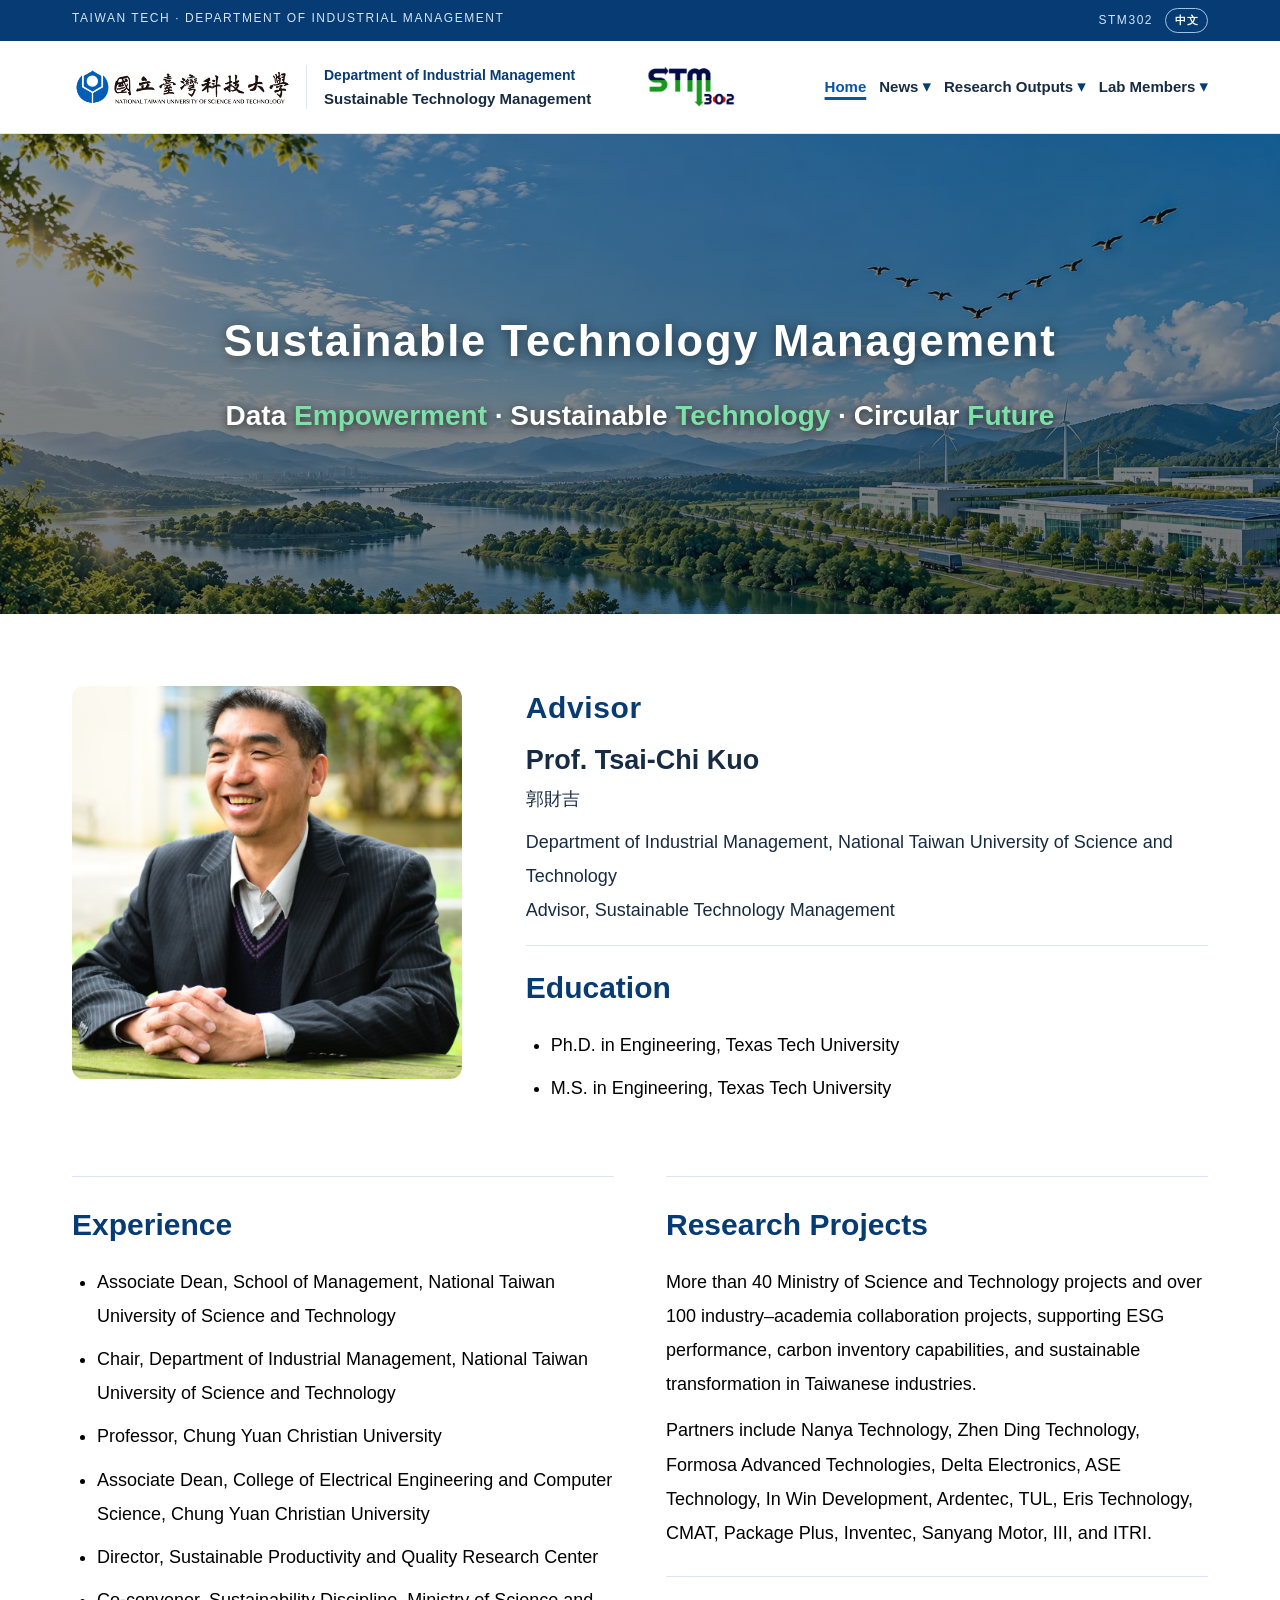
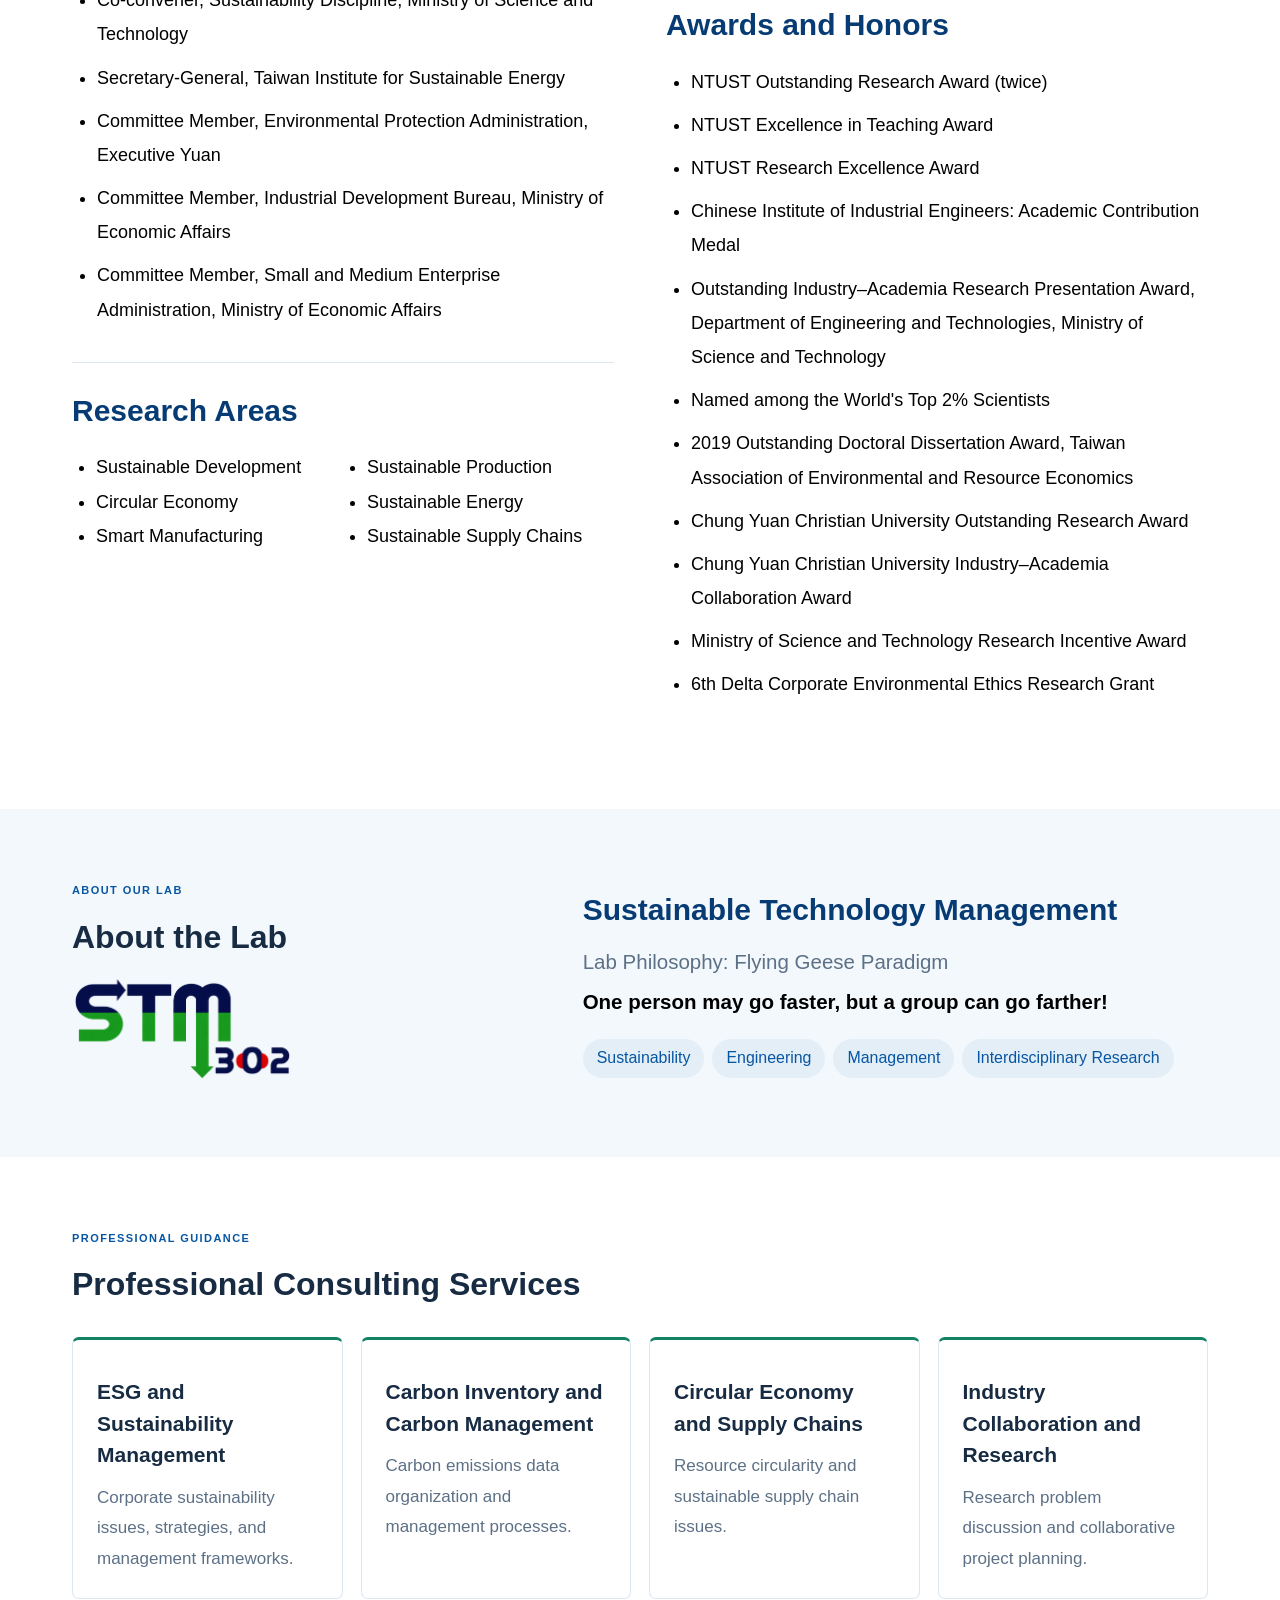
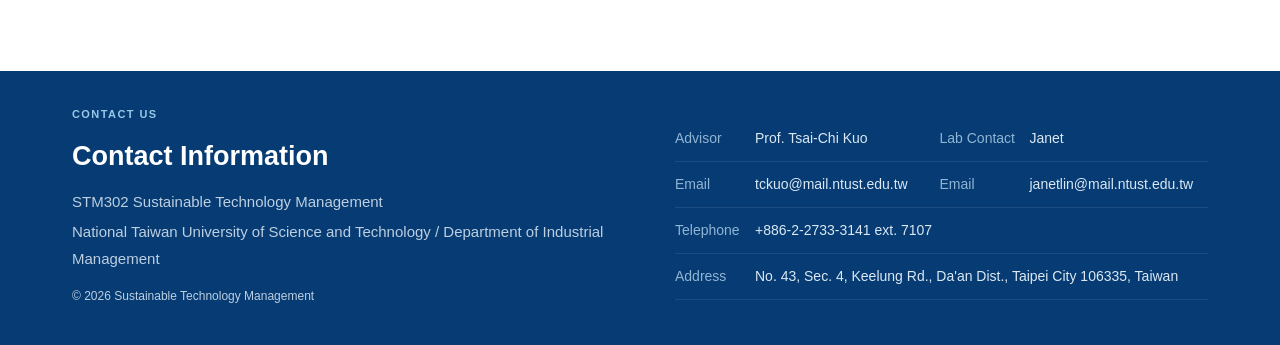
==== en/index.html @ 31085cb4 "Add English site and localized content Create English versions of the main pages, add localized cont" ====
<!DOCTYPE html>
<html lang="en">
<head>
  <meta charset="utf-8">
  <meta name="viewport" content="width=device-width, initial-scale=1">
  <title>Sustainable Technology Management | STM302</title>
  <meta name="description"
        content="STM302 Sustainable Technology Management, Department of Industrial Management, National Taiwan University of Science and Technology. Research areas include sustainable development, circular economy, smart manufacturing, sustainable production, sustainable energy, and sustainable supply chains.">

  <link href="../style.css" rel="stylesheet">
  <script defer src="../script.js"></script>
<link rel="canonical" href="https://stm302.github.io/ntust-stm302/en/"><link rel="alternate" hreflang="zh-Hant" href="https://stm302.github.io/ntust-stm302/"><link rel="alternate" hreflang="en" href="https://stm302.github.io/ntust-stm302/en/"><link rel="alternate" hreflang="x-default" href="https://stm302.github.io/ntust-stm302/"></head>
<body>
  <script>document.documentElement.classList.add('has-js');</script>
  <a class="skip-link" href="#main">Skip to main content</a>

  <div class="topbar">
    <div class="wrap">
      <span>TAIWAN TECH · DEPARTMENT OF INDUSTRIAL MANAGEMENT</span>
      <div class="topbar-actions"><span>STM302</span><a class="language-switch" href="../index.html" lang="zh-Hant" hreflang="zh-Hant" aria-label="切換至中文版">中文</a></div>
    </div>
  </div>

  <header class="site-header">
    <div class="wrap nav">
      <a aria-label="National Taiwan University of Science and Technology home" class="school-logo-link" href="https://www.ntust.edu.tw">
        <img alt="National Taiwan University of Science and Technology" height="80" src="../assets/ntust-logo.png" width="415">
      </a>
      <div class="department">
        <a class="department-link" href="https://www.im.ntust.edu.tw">Department of Industrial Management</a>
        <a class="lab-home-link" href="index.html">Sustainable Technology Management</a>
      </div>
      <a aria-label="Sustainable Technology Management home" class="header-lab-mark" href="index.html">
        <img alt="STM302 Sustainable Technology Management" src="../assets/lab-icon.png" width="1774" height="887">
      </a>

      <button aria-controls="navLinks" aria-expanded="false"
              aria-label="Open navigation menu" class="menu-toggle">Menu ☰</button>

      <nav aria-label="Main navigation" class="nav-links" id="navLinks">
        <a aria-current="page" href="index.html">Home</a>

        <div class="nav-members nav-news">
          <a href="news.html">News</a>
          <button type="button" class="member-nav-toggle"
                  aria-label="Expand News menu" aria-expanded="false"
                  aria-controls="news-submenu">▾</button>
          <div class="member-submenu" id="news-submenu">
            <a href="news.html">Insights</a>
            <a href="news-media.html">Media Coverage</a>
          </div>
        </div>

        <div class="nav-members nav-publications">
          <a href="publications.html">Research Outputs</a>
          <button type="button" class="member-nav-toggle"
                  aria-label="Expand Research Outputs menu" aria-expanded="false"
                  aria-controls="publication-submenu">▾</button>
          <div class="member-submenu" id="publication-submenu">
            <a href="publications.html#industry-results">Industry Collaboration</a>
            <a href="publications.html#academic-research">Academic Research</a>
          </div>
        </div>

        <div class="nav-members">
          <a href="members.html">Lab Members</a>
          <button type="button" class="member-nav-toggle"
                  aria-label="Expand Members menu" aria-expanded="false"
                  aria-controls="member-submenu">▾</button>
          <div class="member-submenu" id="member-submenu">
            <a href="members.html#current-members">Current Members</a>
            <a href="members.html#alumni-members">Alumni</a>
          </div>
        </div>
      </nav>
    </div>
  </header>

  <main id="main">
    <section aria-labelledby="lab-title" class="hero">
      <!-- 換底圖：修改此 img 的 src，或以新圖片取代 assets/bg.avif。 -->
      <img
        alt=""
        aria-hidden="true"
        class="hero-background"
        src="../assets/bg.avif"
        fetchpriority="high"
      >

      <div class="wrap hero-centered">
        <h1 id="lab-title">Sustainable Technology Management</h1>
        <p class="hero-subtitle"><span class="hero-white">Data</span> <span class="hero-accent">Empowerment</span> · <span class="hero-white">Sustainable</span> <span class="hero-accent">Technology</span> · <span class="hero-white">Circular</span> <span class="hero-accent">Future</span></p>
      </div>
    </section>

    <section class="section" id="professor">
      <div class="wrap profile-grid">
        <div class="portrait professor-portrait">
          <img src="../assets/professor.png" alt="Prof. Tsai-Chi Kuo" class="professor-photo">
        </div>

        <div class="profile-copy">
          <h2 class="advisor-heading">Advisor</h2>
          <div class="advisor-identity">
            <h3>Prof. Tsai-Chi Kuo</h3>
            <p>郭財吉</p>
          </div>
          <p class="lead">Department of Industrial Management, National Taiwan University of Science and Technology<br>Advisor, Sustainable Technology Management</p>

          <section aria-labelledby="education-title" class="profile-block">
            <h3 id="education-title">Education</h3>
            <ul>
              <li>Ph.D. in Engineering, Texas Tech University</li>
              <li>M.S. in Engineering, Texas Tech University</li>
            </ul>
          </section>
        </div>
      </div>

      <div class="wrap profile-columns">
        <div class="profile-column">
          <section aria-labelledby="experience-title" class="profile-block">
            <h3 id="experience-title">Experience</h3>
            <ul>
              <li>Associate Dean, School of Management, National Taiwan University of Science and Technology</li>
              <li>Chair, Department of Industrial Management, National Taiwan University of Science and Technology</li>
              <li>Professor, Chung Yuan Christian University</li>
              <li>Associate Dean, College of Electrical Engineering and Computer Science, Chung Yuan Christian University</li>
              <li>Director, Sustainable Productivity and Quality Research Center</li>
              <li>Co-convener, Sustainability Discipline, Ministry of Science and Technology</li>
              <li>Secretary-General, Taiwan Institute for Sustainable Energy</li>
              <li>Committee Member, Environmental Protection Administration, Executive Yuan</li>
              <li>Committee Member, Industrial Development Bureau, Ministry of Economic Affairs</li>
              <li>Committee Member, Small and Medium Enterprise Administration, Ministry of Economic Affairs</li>
            </ul>
          </section>

          <section aria-labelledby="fields-title" class="profile-block">
            <h3 id="fields-title">Research Areas</h3>
            <ul class="research-fields">
              <li>Sustainable Development</li>
              <li>Circular Economy</li>
              <li>Smart Manufacturing</li>
              <li>Sustainable Production</li>
              <li>Sustainable Energy</li>
              <li>Sustainable Supply Chains</li>
            </ul>
          </section>
        </div>

        <div class="profile-column">
          <section aria-labelledby="projects-title" class="profile-block">
            <h3 id="projects-title">Research Projects</h3>
            <p>More than 40 Ministry of Science and Technology projects and over 100 industry–academia collaboration projects, supporting ESG performance, carbon inventory capabilities, and sustainable transformation in Taiwanese industries.</p>
            <p>Partners include Nanya Technology, Zhen Ding Technology, Formosa Advanced Technologies, Delta Electronics, ASE Technology, In Win Development, Ardentec, TUL, Eris Technology, CMAT, Package Plus, Inventec, Sanyang Motor, III, and ITRI.</p>
          </section>

          <section aria-labelledby="honors-title" class="profile-block">
            <h3 id="honors-title">Awards and Honors</h3>
            <ul>
              <li>NTUST Outstanding Research Award (twice)</li>
              <li>NTUST Excellence in Teaching Award</li>
              <li>NTUST Research Excellence Award</li>
              <li>Chinese Institute of Industrial Engineers: Academic Contribution Medal</li>
              <li>Outstanding Industry–Academia Research Presentation Award, Department of Engineering and Technologies, Ministry of Science and Technology</li>
              <li>Named among the World's Top 2% Scientists</li>
              <li>2019 Outstanding Doctoral Dissertation Award, Taiwan Association of Environmental and Resource Economics</li>
              <li>Chung Yuan Christian University Outstanding Research Award</li>
              <li>Chung Yuan Christian University Industry–Academia Collaboration Award</li>
              <li>Ministry of Science and Technology Research Incentive Award</li>
              <li>6th Delta Corporate Environmental Ethics Research Grant</li>
            </ul>
          </section>
        </div>
      </div>
    </section>

    <section class="section section-soft" id="about">
      <div class="wrap about-grid">
        <div>
          <span class="eyebrow">ABOUT OUR LAB</span>
          <h2>About the Lab</h2>
          <span aria-hidden="true" class="big-lab">
            <img
              src="../assets/lab-icon.png"
              alt="STM302 Sustainable Technology Management"
              class="lab-icon-about"
              width="1774"
              height="887"
              loading="lazy"
              decoding="async"
            >
          </span>
        </div>

        <div class="about-copy">
          <p class="lead about-lab-name">Sustainable Technology Management</p>
          <div class="lab-spirit-group">
            <p class="lab-spirit">Lab Philosophy: Flying Geese Paradigm</p>
            <p class="lab-spirit lab-spirit-emphasis">One person may go faster, but a group can go farther!</p>
          </div>
          <div class="tags">
            <span>Sustainability</span>
            <span>Engineering</span>
            <span>Management</span>
            <span>Interdisciplinary Research</span>
          </div>
        </div>
      </div>
    </section>

    <section class="section" id="services">
      <div class="wrap">
        <div class="section-heading">
          <div>
            <span class="eyebrow">PROFESSIONAL GUIDANCE</span>
            <h2>Professional Consulting Services</h2>
          </div>
        </div>

        <div class="service-grid">
          <article>
            <h3>ESG and Sustainability Management</h3>
            <p>Corporate sustainability issues, strategies, and management frameworks.</p>
          </article>
          <article>
            <h3>Carbon Inventory and Carbon Management</h3>
            <p>Carbon emissions data organization and management processes.</p>
          </article>
          <article>
            <h3>Circular Economy and Supply Chains</h3>
            <p>Resource circularity and sustainable supply chain issues.</p>
          </article>
          <article>
            <h3>Industry Collaboration and Research</h3>
            <p>Research problem discussion and collaborative project planning.</p>
          </article>
        </div>
      </div>
    </section>
  </main>

  <footer id="contact">
    <div class="wrap contact-grid restored-contact">
      <div class="footer-brand">
        <div class="eyebrow">CONTACT US</div>
        <h2>Contact Information</h2>
        <p class="footer-lab-name">STM302 Sustainable Technology Management</p>
        <p class="footer-school">National Taiwan University of Science and Technology / Department of Industrial Management</p>
        <p class="footer-copyright">© <span id="year">2026</span> Sustainable Technology Management</p>
      </div>

      <dl class="contact-info">
        <div class="contact-identity">
          <dt>Advisor</dt>
          <dd>
            <a href="https://www.im.ntust.edu.tw/p/412-1014-8023.php?Lang=zh-tw"
               target="_blank" rel="noopener noreferrer">Prof. Tsai-Chi Kuo</a>
          </dd>
          <dt>Lab Contact</dt>
          <dd>Janet</dd>
        </div>

        <div class="contact-mail">
          <dt>Email</dt>
          <dd><a href="mailto:tckuo@mail.ntust.edu.tw">tckuo@mail.ntust.edu.tw</a></dd>
          <dt>Email</dt>
          <dd><a href="mailto:janetlin@mail.ntust.edu.tw">janetlin@mail.ntust.edu.tw</a></dd>
        </div>

        <div>
          <dt>Telephone</dt>
          <dd>+886-2-2733-3141 ext. 7107</dd>
        </div>

        <div>
          <dt>Address</dt>
          <dd>No. 43, Sec. 4, Keelung Rd., Da'an Dist., Taipei City 106335, Taiwan</dd>
        </div>
      </dl>
    </div>
  </footer>
</body>
</html>
---- style.css ----
/* STM302：保守整理版。保留原選擇器、條件規則順序與所有不同值的覆寫設定。 */

:root {
  --blue: #0756a3;
  --deep: #063b73;
  --green: #138164;
  --ink: #172b42;
  --muted: #5c7086;
  --line: #dce7f1;
  --soft: #f3f8fc;
}

* {
  box-sizing: border-box;
}

html {
  scroll-behavior: smooth;
  scroll-padding-top: 16px;
}

body {
  margin: 0;
  background: white;
  color: var(--ink);
  font-family: "Microsoft JhengHei","Noto Sans TC",system-ui,sans-serif;
  line-height: 1.8;
}

a {
  color: inherit;
  text-decoration: none;
}

button {
  font: inherit;
  cursor: pointer;
}

h1,h2,h3,p {
  margin-top: 0;
}

h2 {
  font-size: 32px;
  line-height: 1.45;
  margin-bottom: 22px;
  font-weight: 700;
}

p {
  color: var(--muted);
  font-size: 15px;
}

a:focus-visible,button:focus-visible,summary:focus-visible {
  outline: 3px solid #e7aa38;
  outline-offset: 5px;
}

.wrap {
  max-width: 1200px;
  margin: auto;
  padding: 0 32px;
}

.skip-link {
  position: fixed;
  top: -100px;
  left: 15px;
  background: white;
  padding: 10px;
  z-index: 50;
}

.skip-link:focus {
  top: 8px;
}

.topbar {
  background: var(--deep);
  color: #d2e5f4;
  font-size: 10px;
  letter-spacing: .13em;
  padding: 8px 0;
}

.topbar .wrap {
  display: flex;
  justify-content: space-between;
}

.site-header {
  position: relative;
  top: auto;
  background: rgba(255,255,255,.97);
  border-bottom: 1px solid var(--line);
  z-index: 10;
}

.nav {
  display: flex;
  justify-content: space-between;
  align-items: center;
  gap: 24px;
  min-height: 92px;
}

.school-brand {
  display: flex;
  align-items: center;
  gap: 17px;
  flex-shrink: 0;
}

.school-brand img {
  width: 255px;
  height: auto;
  display: block;
}

.department {
  border-left: 1px solid var(--line);
  padding-left: 17px;
  color: var(--deep);
  font-size: 14px;
  font-weight: 700;
  line-height: 1.5;
}

.department small {
  display: block;
  font-size: 10px;
  font-weight: 400;
  color: var(--muted);
  margin-top: 3px;
}

.nav-links {
  display: flex;
  gap: 23px;
  align-items: center;
  font-size: 13px;
  font-weight: 600;
}

.nav-links a {
  padding: 31px 0;
  border-bottom: 3px solid transparent;
}

.nav-links a:hover,.nav-links a[aria-current="page"] {
  border-color: var(--blue);
  color: var(--blue);
}

.menu-toggle {
  display: none;
  border: 1px solid var(--line);
  background: white;
  padding: 8px 13px;
  color: var(--blue);
  border-radius: 4px;
}

.hero {
  background: linear-gradient(115deg,#f5faff,#eaf4fd 65%,#edf8f2);
  padding: 64px 0 60px;
}

.hero-grid {
  display: grid;
  grid-template-columns: 1.3fr 1fr;
  gap: 55px;
  align-items: center;
}

.eyebrow {
  color: var(--blue);
  letter-spacing: .13em;
  font-size: 11px;
  font-weight: 700;
  display: block;
}

.lab-name {
  font-size: 16px;
  font-weight: 600;
  letter-spacing: .06em;
  margin: 18px 0 10px;
  color: var(--deep);
}

.hero h1 {
  font-size: clamp(32px,3.6vw,46px);
  line-height: 1.45;
  letter-spacing: -.025em;
  margin-bottom: 20px;
}

.hero h1 span {
  color: var(--green);
}

.hero-description {
  font-size: 16px;
  line-height: 1.9;
  margin-bottom: 26px;
}

.actions {
  display: flex;
  gap: 12px;
  flex-wrap: wrap;
}

.btn {
  display: inline-block;
  background: var(--blue);
  color: white;
  padding: 11px 21px;
  font-size: 13px;
  font-weight: 600;
  border-radius: 5px;
  border: 1px solid var(--blue);
}

.btn:hover {
  background: var(--deep);
}

.btn-outline {
  color: var(--blue);
  background: white;
  border-color: #b9d0e6;
}

.btn-outline:hover {
  background: #e1edf7;
}

.hero-panel {
  position: relative;
  background: linear-gradient(150deg,#0756a3,#063b73);
  border-radius: 16px;
  min-height: 365px;
  overflow: hidden;
  color: white;
  padding: 26px;
  box-shadow: 0 18px 40px #0b548320;
}

.panel-kicker {
  font-size: 10px;
  letter-spacing: .2em;
  color: #b4d2e9;
}

.diagram {
  position: relative;
  height: 265px;
  display: grid;
  place-items: center;
}

.orbit {
  width: 215px;
  height: 215px;
  border: 1px solid #77b5d773;
  border-radius: 50%;
  display: grid;
  place-items: center;
  position: relative;
}

.orbit:before {
  content: "";
  position: absolute;
  inset: 26px;
  border: 1px solid #b7e2d773;
  border-radius: 50%;
}

.orbit span {
  background: #ffffff10;
  border: 1px solid #ffffff25;
  border-radius: 50%;
  width: 110px;
  height: 110px;
  display: grid;
  place-items: center;
  font-size: 33px;
  font-weight: 600;
  letter-spacing: .1em;
  color: #e1f5ea;
}

.orbit-label {
  position: absolute;
  background: #0b548e;
  color: #d3e7f6;
  border: 1px solid #78afcc;
  font-size: 11px;
  border-radius: 30px;
  padding: 5px 14px;
}

.label-one {
  top: 21px;
  left: 46%;
}

.label-two {
  bottom: 42px;
  left: 10%;
}

.label-three {
  bottom: 42px;
  right: 10%;
}

.panel-bottom {
  display: flex;
  align-items: center;
  justify-content: space-between;
  gap: 12px;
  border-top: 1px solid #ffffff25;
  padding-top: 15px;
}

.panel-bottom strong {
  letter-spacing: .13em;
  font-size: 18px;
}

.panel-bottom span {
  font-size: 11px;
  color: #c1dcec;
}

.section {
  padding: 72px 0;
}

.section-soft {
  background: var(--soft);
}

.profile-grid {
  display: grid;
  grid-template-columns: .8fr 1.4fr;
  gap: 64px;
  align-items: center;
}

.portrait {
  background: linear-gradient(140deg,#0c5297,#16806e);
  color: white;
  padding: 26px;
  border-radius: 12px;
  min-height: 355px;
  display: flex;
  flex-direction: column;
  justify-content: space-between;
}

.portrait>span {
  font-size: 10px;
  letter-spacing: .18em;
  color: #d6e7f2;
}

.portrait-initial {
  font-size: 77px;
  font-family: serif;
  align-self: center;
  color: #ffffff68;
}

.portrait h2 {
  font-size: 27px;
  margin-bottom: 0;
}

.portrait p {
  color: #dae8ee;
  margin-bottom: 3px;
  font-size: 13px;
}

.portrait small {
  font-size: 10px;
  color: #c6dce2;
}

.profile-copy h2 {
  margin: 15px 0 18px;
}

.lead {
  font-size: 18px;
  line-height: 1.9;
  color: var(--ink);
}

.scholar-links {
  display: flex;
  flex-wrap: wrap;
  gap: 9px;
  margin: 22px 0;
}

.scholar-links a {
  padding: 7px 11px;
  color: var(--blue);
  border: 1px solid #c6d9e9;
  border-radius: 4px;
  font-size: 11px;
  background: white;
}

.scholar-links a:hover {
  background: #eef6fd;
}

.profile-details {
  margin-top: 20px;
}

details {
  border-top: 1px solid var(--line);
  padding: 12px 0;
}

summary {
  font-size: 13px;
  cursor: pointer;
  color: var(--deep);
  font-weight: 600;
}

details p {
  font-size: 12px;
  margin: 12px 0 0;
}

.about-grid {
  display: grid;
  grid-template-columns: 1fr 1.4fr;
  gap: 64px;
}

.about-grid h2 {
  margin: 14px 0;
}

.big-lab {
  font-size: 54px;
  font-weight: 700;
  color: #d0e0ee;
  letter-spacing: .04em;
}

.note {
  font-size: 12px;
  color: var(--muted);
  border-left: 3px solid #9dbbb1;
  padding: 4px 0 4px 13px;
}

.tags {
  display: flex;
  flex-wrap: wrap;
  gap: 8px;
  margin-top: 23px;
}

.tags span {
  font-size: 12px;
  color: var(--blue);
  background: #e3eef7;
  border-radius: 30px;
  padding: 5px 14px;
}

.section-heading {
  display: flex;
  justify-content: space-between;
  align-items: end;
  gap: 32px;
  margin-bottom: 30px;
}

.section-heading h2 {
  margin: 12px 0 0;
}

.section-heading p {
  font-size: 12px;
  margin: 0;
}

.service-grid {
  display: grid;
  grid-template-columns: repeat(4,1fr);
  gap: 18px;
}

.service-grid article,.research-card {
  border: 1px solid var(--line);
  padding: 24px;
  border-radius: 7px;
  border-top: 3px solid var(--green);
  background: white;
}

.service-number {
  font-size: 27px;
  color: #9ebacb;
  font-weight: 600;
}

.service-grid h3 {
  font-size: 17px;
  margin: 12px 0;
}

.service-grid p {
  font-size: 13px;
  margin: 0;
}

footer {
  background: var(--deep);
  color: #dbe8f3;
  padding: 48px 0 0;
}

footer h2 {
  color: white;
  font-size: 27px;
  margin: 12px 0;
}

footer .eyebrow {
  color: #99c8e8;
}

footer p {
  font-size: 13px;
  color: #bdcfe1;
  margin: 3px 0;
}

.contact-grid {
  display: grid;
  grid-template-columns: 1fr 1fr;
  gap: 70px;
  align-items: center;
}

.contact-grid dl {
  margin: 0;
}

.contact-grid dl div {
  display: grid;
  grid-template-columns: 105px 1fr;
  gap: 10px;
  padding: 10px 0;
  border-bottom: 1px solid #ffffff18;
  font-size: 12px;
}

.contact-grid dt {
  color: #91b5d4;
}

.contact-grid dd {
  margin: 0;
  color: #dbe8f3;
}

.footer-bottom {
  margin-top: 35px;
  padding-top: 19px;
  padding-bottom: 19px;
  border-top: 1px solid #ffffff20;
  display: flex;
  justify-content: space-between;
  gap: 15px;
  font-size: 10px;
  color: #9cbbd6;
}

.page-hero {
  background: var(--soft);
  padding: 32px 0 44px;
  border-bottom: 1px solid var(--line);
}

.breadcrumb {
  display: flex;
  gap: 8px;
  font-size: 11px;
  color: var(--muted);
  margin-bottom: 25px;
}

.breadcrumb a {
  color: var(--blue);
}

.page-hero h1 {
  font-size: 38px;
  margin: 9px 0;
}

.page-hero p {
  margin-bottom: 0;
}

.news-list {
  margin-top: 32px;
}

.news-list article {
  display: grid;
  grid-template-columns: 150px 1fr;
  gap: 30px;
  border-top: 1px solid var(--line);
  padding: 27px 0;
}

.news-list time {
  color: var(--blue);
  font-size: 13px;
}

.category {
  display: inline-block;
  background: #eaf4fc;
  color: var(--blue);
  padding: 3px 9px;
  border-radius: 3px;
  font-size: 10px;
}

.news-list h2 {
  font-size: 21px;
  margin: 10px 0;
}

.news-list p {
  font-size: 14px;
  margin-bottom: 0;
}

.research-grid {
  display: grid;
  grid-template-columns: repeat(3,1fr);
  gap: 24px;
  margin-top: 30px;
}

.research-card h2 {
  font-size: 22px;
  margin: 15px 0;
}

.research-card p {
  font-size: 14px;
}

.results-grid {
  display: grid;
  grid-template-columns: 1fr 1fr;
  gap: 24px;
}

.feature-card {
  padding: 30px;
  border: 1px solid var(--line);
  border-radius: 8px;
  background: var(--soft);
}

.feature-card h2 {
  font-size: 25px;
  margin: 14px 0;
}

.advisor-member {
  display: flex;
  align-items: center;
  gap: 30px;
  border-bottom: 1px solid var(--line);
  padding-bottom: 36px;
}

.member-initial {
  width: 110px;
  height: 125px;
  border-radius: 8px;
  background: #e0edf6;
  display: grid;
  place-items: center;
  font-size: 44px;
  color: var(--blue);
  font-family: serif;
}

.advisor-member h2 {
  font-size: 26px;
  margin: 10px 0;
}

.advisor-member p {
  margin-bottom: 12px;
}

.text-link {
  font-size: 13px;
  color: var(--blue);
  text-decoration: underline;
  text-underline-offset: 4px;
}

.member-groups {
  margin-top: 35px;
}

@media (max-width:1100px) {
  .school-brand img {
    width: 220px;
  }

  .department {
    font-size: 12px;
    padding-left: 12px;
  }

  .school-brand {
    gap: 12px;
  }

  .nav-links {
    gap: 17px;
    font-size: 12px;
  }

  .hero-grid {
    gap: 35px;
  }

  .service-grid {
    grid-template-columns: 1fr 1fr;
  }

}

@media (max-width:950px) {
  .menu-toggle {
    display: block;
    flex-shrink: 0;
  }

  .nav-links {
    display: none;
    position: absolute;
    left: 0;
    right: 0;
    top: 92px;
    background: white;
    border-bottom: 1px solid var(--line);
    padding: 13px 32px;
    gap: 0;
  }

  .nav-links.open {
    display: grid;
    grid-template-columns: repeat(3,1fr);
  }

  .nav-links a {
    padding: 10px 0;
  }

  .hero h1 {
    font-size: 35px;
  }

  .profile-grid,.about-grid {
    gap: 35px;
  }

}

@media (max-width:680px) {
  .wrap {
    padding: 0 20px;
  }

  .topbar {
    font-size: 8px;
    letter-spacing: .035em;
  }

  .nav {
    min-height: 84px;
    gap: 10px;
  }

  .school-brand img {
    width: 195px;
  }

  .school-brand {
    align-items: flex-start;
    flex-direction: column;
    gap: 3px;
  }

  .department {
    border: none;
    padding: 0;
    font-size: 10px;
  }

  .department small {
    display: inline;
    font-size: 9px;
    margin-left: 10px;
  }

  .menu-toggle {
    padding: 7px 9px;
    font-size: 12px;
  }

  .nav-links {
    top: 84px;
    padding: 12px 20px;
    grid-template-columns: 1fr 1fr !important;
  }

  .hero {
    padding: 37px 0;
  }

  .hero-grid,.profile-grid,.about-grid,.results-grid,.contact-grid,.research-grid {
    grid-template-columns: 1fr;
    gap: 28px;
  }

  .hero h1 {
    font-size: 32px;
  }

  .hero-description {
    font-size: 14px;
  }

  .hero-panel {
    min-height: 330px;
    padding: 22px;
  }

  .diagram {
    height: 230px;
  }

  .orbit {
    width: 185px;
    height: 185px;
  }

  .hero-panel .label-one {
    top: 10px;
  }

  .label-two,.label-three {
    bottom: 28px;
  }

  .section {
    padding: 46px 0;
  }

  h2 {
    font-size: 27px;
  }

  .portrait {
    min-height: 285px;
    max-width: 400px;
  }

  .profile-copy h2 {
    font-size: 29px;
  }

  .lead {
    font-size: 16px;
  }

  .big-lab {
    font-size: 40px;
  }

  .section-heading {
    display: block;
  }

  .section-heading p {
    margin-top: 15px;
  }

  .service-grid {
    grid-template-columns: 1fr;
    gap: 14px;
  }

  .service-grid article {
    padding: 20px;
  }

  .service-grid h3 {
    margin: 6px 0;
  }

  .news-list article {
    grid-template-columns: 1fr;
    gap: 8px;
  }

  .page-hero {
    padding: 25px 0 32px;
  }

  .page-hero h1 {
    font-size: 30px;
  }

  .feature-card {
    padding: 24px;
  }

  .advisor-member {
    gap: 20px;
  }

  .advisor-member h2 {
    font-size: 23px;
  }

  .member-initial {
    width: 80px;
    height: 105px;
    flex-shrink: 0;
  }

  .footer-bottom {
    flex-direction: column;
    gap: 4px;
  }

  footer {
    padding-top: 35px;
  }

  .contact-grid {
    gap: 20px;
  }

  .contact-grid dl div {
    grid-template-columns: 90px 1fr;
  }

}

@media (prefers-reduced-motion:reduce) {
  html {
    scroll-behavior: auto;
  }

}

/* 2026-10-05：主次標題、圖片底圖、直接展開履歷。 */

.nav {
  gap: 16px;
}

.nav-links {
  gap: 12px;
  font-size: 18px;
}

.nav-links a {
  padding: 24px 2px;
}

.school-brand {
  gap: 12px;
}

.school-brand img {
  width: 230px;
}

.department {
  padding-left: 12px;
}

.department small {
  font-size: 15px;
  margin-top: 5px;
}

.hero {
  position: relative;
  isolation: isolate;
  min-height: 480px;
  display: flex;
  align-items: center;
  justify-content: center;
  padding: 100px 0;
  background: #1b2733;
  overflow: hidden;
}

.hero-background {
  position: absolute;
  inset: 0;
  width: 100%;
  height: 100%;
  object-fit: cover;
  object-position: center 52%;
  z-index: -2;
}

.hero::after {
  content: "";
  position: absolute;
  inset: 0;
  background: linear-gradient(180deg,rgba(4,16,29,.43),rgba(4,16,29,.57));
  z-index: -1;
}

.hero-centered {
  width: 100%;
  text-align: center;
}

.hero h1 {
  color: #fff;
  font-size: clamp(34px,4.6vw,58px);
  line-height: 1.5;
  margin: 0 0 18px;
  letter-spacing: .04em;
  text-shadow: 0 2px 12px #0008;
}

.hero-subtitle {
  color: #fff;
  font-size: clamp(17px,2vw,24px);
  line-height: 1.7;
  margin: 0;
  font-weight: 500;
  text-shadow: 0 2px 8px #000a;
}

.profile-grid {
  align-items: start;
}

.profile-copy .advisor-heading {
  font-size: 30px;
  color: var(--blue);
  margin: 0 0 12px;
  letter-spacing: .02em;
}

.advisor-subtitle {
  font-size: 21px;
  color: var(--ink);
  margin: 0 0 20px;
  font-weight: 500;
}

.static-profile {
  margin-top: 25px;
}

.profile-block {
  padding: 20px 0;
  border-top: 1px solid var(--line);
}

.profile-block h3 {
  font-size: 20px;
  margin: 0 0 12px;
  color: var(--deep);
}

.profile-block ul {
  margin: 0;
  padding-left: 22px;
  color: var(--muted);
  font-size: 15px;
}

.profile-block li {
  margin-bottom: 7px;
  line-height: 1.9;
}

.profile-block p {
  margin-bottom: 12px;
  line-height: 1.9;
}

.profile-block p:last-child {
  margin-bottom: 0;
}

.academic-access {
  margin-top: 18px;
}

.academic-access>p {
  font-size: 14px;
}

.academic-access .scholar-links {
  margin: 12px 0 0;
}

.academic-access .scholar-links a {
  font-size: 13px;
}

@media (max-width:1100px) {
  .nav-links {
    font-size: 17px;
    gap: 9px;
  }

  .department small {
    font-size: 14px;
  }

  .school-brand img {
    width: 215px;
  }

}

@media (max-width:950px) {
  .nav-links {
    font-size: 18px;
    padding: 14px 24px;
  }

  .nav-links a {
    padding: 12px 0;
  }

  .nav {
    gap: 12px;
  }

}

@media (max-width:680px) {
  .hero {
    min-height: 360px;
    padding: 72px 0;
  }

  .hero h1 {
    font-size: 32px;
    letter-spacing: .01em;
  }

  .hero-subtitle {
    font-size: 18px;
  }

  .school-brand img {
    width: 185px;
  }

  .department {
    font-size: 12px;
    padding-left: 0;
  }

  .department small {
    display: block;
    font-size: 14px;
    margin: 3px 0 0;
  }

  .nav {
    min-height: 106px;
  }

  .nav-links {
    top: 106px;
    font-size: 17px;
  }

  .profile-copy .advisor-heading {
    font-size: 27px;
  }

  .advisor-subtitle {
    font-size: 18px;
  }

  .profile-block h3 {
    font-size: 19px;
  }

  .profile-block ul {
    font-size: 14px;
  }

}

@media (max-width:950px) {
  html:not(.has-js) .nav {
    flex-wrap: wrap;
    padding-top: 12px;
    padding-bottom: 12px;
  }

  html:not(.has-js) .menu-toggle {
    display: none;
  }

  html:not(.has-js) .nav-links {
    display: flex;
    position: static;
    flex-wrap: wrap;
    padding: 0;
    gap: 10px 20px;
    border: 0;
  }

  html:not(.has-js) .nav-links a {
    padding: 7px 0;
  }

}

/* 履歷：保留上方照片與學歷，下面以兩欄平衡長度。 */

.profile-columns {
  display: grid;
  grid-template-columns: minmax(0,1fr) minmax(0,1fr);
  margin-top: 42px;
}

.profile-block h3 {
  font-size: 30px;
  line-height: 1.45;
  margin-bottom: 18px;
}

.profile-block p,.profile-block ul {
  font-size: 18px;
  line-height: 1.9;
}

.profile-block ul {
  padding-left: 25px;
}

.profile-block li {
  margin-bottom: 9px;
}

.profile-column {
  min-width: 0;
}

.profile-column .profile-block {
  padding: 26px 0;
}

.field-list {
  columns: 2;
  column-gap: 24px;
}

.field-list li {
  break-inside: avoid;
}

.publication-year {
  border-top: 2px solid var(--blue);
  padding-top: 28px;
  margin-top: 38px;
}

.publication-year h2 {
  color: var(--blue);
  font-size: 32px;
}

.publication-type h3 {
  font-size: 22px;
  margin: 25px 0 10px;
}

.publication-list {
  padding-left: 26px;
  margin: 0;
}

.publication-list li {
  padding: 16px 8px 18px;
  border-bottom: 1px solid var(--line);
  font-size: 17px;
  overflow-wrap: anywhere;
}

.publication-title {
  display: block;
  color: var(--ink);
  font-weight: 650;
  line-height: 1.65;
}

.publication-authors,.publication-venue {
  display: block;
  font-size: 15px;
  color: var(--muted);
  margin-top: 5px;
}

.publication-source {
  font-size: 14px;
  color: var(--blue);
  text-decoration: underline;
  text-underline-offset: 3px;
}

.publication-summary {
  font-size: 18px;
  color: var(--deep);
}

.publication-status {
  padding: 18px 22px;
  background: var(--soft);
  border-left: 4px solid var(--blue);
  font-size: 15px;
  line-height: 1.8;
}

@media (max-width:680px) {
  .profile-columns {
    grid-template-columns: 1fr;
    gap: 0;
    margin-top: 28px;
  }

  .profile-block h3 {
    font-size: 27px;
  }

  .profile-block p,.profile-block ul {
    font-size: 16px;
  }

  .field-list {
    columns: 1;
  }

  .publication-list li {
    font-size: 16px;
  }

}

/* 首頁對齊與研究成果緊湊排版。 */

.profile-columns {
  width: 100%;
  margin: 42px auto 0;
  gap: 52px;
}

.profile-column {
  overflow-wrap: anywhere;
}

.profile-copy .advisor-heading {
  color: var(--deep);
}

.profile-block p,.profile-block ul {
  color: #000;
}

.field-primary {
  display: flex;
  flex-wrap: wrap;
  gap: 10px 22px;
  list-style: none;
  margin: 0 0 16px !important;
  padding: 0 !important;
  font-weight: 600;
}

.field-primary li {
  margin: 0;
}

.publications-hero {
  padding: 20px 0;
  border-bottom: 0;
}

.publications-hero h1 {
  font-size: 30px;
  line-height: 1.4;
  margin: 0;
}

.publications-hero+.section {
  padding-top: 24px;
}

.publication-year {
  border: 0;
  padding-top: 0;
  margin-top: 0;
}

.publication-type {
  margin: 0 0 30px;
}

.publication-type .publication-group-heading {
  font-size: 22px;
  color: var(--deep);
  line-height: 1.45;
  margin: 0 0 12px;
}

.publication-list li {
  border: 0;
  padding: 10px 0 14px;
}

.publication-title {
  font-size: 15px;
  font-weight: 400;
  color: #686868;
  line-height: 1.8;
}

.publication-authors {
  color: #686868;
}

.author-kuo {
  color: #000;
  font-weight: 700;
}

.publication-coverage {
  font-size: 13px;
  color: #686868;
  margin: 32px 0 0;
}

@media (max-width:680px) {
  .profile-columns {
    margin-top: 28px;
    gap: 0;
  }

  .field-primary {
    gap: 8px 18px;
  }

  .publication-title {
    font-size: 15px;
  }

  .publication-type .publication-group-heading {
    font-size: 20px;
  }

  .publications-hero h1 {
    font-size: 28px;
  }

}

.compact-page-hero {
  padding: 20px 0;
  border-bottom: 0;
}

.compact-page-hero h1 {
  font-size: 30px;
  line-height: 1.4;
  margin: 0;
}

.compact-page-hero+.section {
  padding-top: 24px;
}

.publication-note {
  display: block;
  font-size: 13px;
  line-height: 1.8;
  color: #686868;
  margin-top: 4px;
}

.contact-grid dd {
  overflow-wrap: anywhere;
}

.contact-grid dd a {
  text-decoration: none;
}

@media (max-width:680px) {
  .compact-page-hero h1 {
    font-size: 28px;
  }

}

/* 研究領域依順序分為左右兩欄，各五項。 */

.profile-block .research-fields {
  display: grid;
  grid-template-columns: repeat(2,minmax(0,1fr));
  grid-template-rows: repeat(3,auto);
  grid-auto-flow: column;
  column-gap: 24px;
  row-gap: 0;
  padding-left: 24px;
}

.profile-block .research-fields li {
  margin: 0;
  padding-right: 4px;
  overflow-wrap: anywhere;
}

/* 圖示與成員選單 */

.lab-icon-small {
  width: 76px;
  height: auto;
  vertical-align: middle;
  display: inline-block;
  margin-right: 8px;
}

.topbar .lab-icon-small {
  width: 58px;
  background: #fff;
  border-radius: 3px;
  padding: 2px;
}

.lab-icon-about {
  display: block;
  width: min(280px,100%);
  height: auto;
}

.big-lab {
  line-height: 1;
  margin-top: 20px;
}

.contact-grid .lab-icon-small,.footer-bottom .lab-icon-small {
  background: #fff;
  border-radius: 4px;
  padding: 4px;
}

.member-controls {
  display: flex;
  justify-content: center;
  align-items: center;
  gap: 14px;
  margin-bottom: 35px;
}

.member-controls label {
  font-size: 18px;
  color: var(--deep);
}

.member-controls select {
  font: inherit;
  font-size: 18px;
  padding: 10px 38px 10px 16px;
  border: 1px solid #b9cddd;
  border-radius: 5px;
  background: white;
  color: var(--deep);
}

.members-heading {
  font-size: 38px;
  text-align: center;
  color: var(--deep);
  margin-bottom: 40px;
}

.member-level {
  margin-bottom: 44px;
}

.member-level h3 {
  font-size: 26px;
  color: var(--deep);
  border-bottom: 0;
  margin-bottom: 20px;
}

.member-card-grid {
  display: grid;
  grid-template-columns: repeat(2,minmax(0,1fr));
  gap: 22px;
}

.member-card {
  display: flex;
  align-items: center;
  gap: 24px;
  padding: 20px;
  background: var(--soft);
  border-radius: 7px;
}

.member-photo-placeholder {
  flex: 0 0 110px;
  aspect-ratio: 3/4;
  display: grid;
  place-items: center;
  border: 1px dashed #a8bbc9;
  border-radius: 4px;
  color: #718496;
  font-size: 14px;
  background: white;
}

.member-card h4 {
  font-size: 21px;
  color: #000;
  margin: 0;
  overflow-wrap: anywhere;
}

.alumni-placeholder {
  text-align: center;
}

.has-js #alumni-members {
  display: none;
}

.has-js #alumni-members.is-visible {
  display: block;
}

.has-js #current-members.is-hidden {
  display: none;
}

@media (max-width:680px) {
  .member-card-grid {
    grid-template-columns: 1fr;
  }

  .member-card {
    gap: 20px;
  }

  .members-heading {
    font-size: 32px;
  }

  .member-photo-placeholder {
    flex-basis: 90px;
  }

  .footer-bottom .lab-icon-small {
    width: 52px;
  }

}

/* 頁首頁尾文字、教授照片及成員導覽 */

.topbar {
  font-size: 12px;
}

.department {
  font-size: 16px;
}

.department small {
  font-size: 12px;
}

.nav-links {
  font-size: 20px;
}

.footer-brand {
  padding-bottom: 36px;
}

.footer-lab-name,.footer-school {
  font-size: 15px;
}

.footer-copyright {
  font-size: 12px;
  margin-top: 14px;
}

footer {
  padding-top: 34px;
}

.professor-portrait {
  padding: 0;
  background: var(--deep);
  min-height: 0;
  overflow: hidden;
}

.professor-photo {
  display: block;
  width: 100%;
  height: auto;
}

.professor-caption {
  padding: 18px 24px;
}

.professor-caption h2 {
  font-size: 27px;
}

.about-lab-name {
  font-size: 30px;
  font-weight: 700;
  color: var(--deep);
}

.service-number {
  display: block;
  line-height: 1.15;
}

.service-grid h3 {
  font-size: 21px;
  line-height: 1.5;
  margin: 5px 0 12px;
}

.service-grid p {
  font-size: 17px;
}

/* 主要成員照片 */
.member-photo {
  width: 110px;
  height: 147px;
  flex: 0 0 110px;
  object-fit: cover;
  object-position: center top;
  background: #f3f7fa;
  border-radius: 4px;
}

/* 預設圖完整顯示，不裁切 */
.member-photo[src*="temporary-xd."] {
  object-fit: contain;
  object-position: center;
}

.nav-members {
  display: flex;
  align-items: center;
  position: relative;
  gap: 4px;
}

.member-nav-toggle {
  border: 0;
  background: transparent;
  color: var(--deep);
  padding: 8px 0;
  font-size: 17px;
}

.member-submenu {
  display: none;
  position: absolute;
  right: 0;
  min-width: 160px;
  background: #fff;
  box-shadow: 0 8px 22px #063b731a;
  border: 1px solid var(--line);
  border-radius: 4px;
  padding: 5px 14px;
}

.nav-links .member-submenu a {
  display: block;
  font-size: 18px;
  padding: 10px 0;
  border: 0;
  white-space: nowrap;
}

.member-submenu a:hover {
  color: var(--blue);
  background: var(--soft);
}

.nav-members.submenu-open .member-submenu {
  display: block;
}

@media (max-width:950px) {
  .nav-links {
    font-size: 20px;
  }

  .nav-members {
    align-self: stretch;
    justify-content: space-between;
  }

  .member-submenu {
    position: static;
    box-shadow: none;
    border: 0;
    padding: 0 12px;
    width: 100%;
    min-width: 0;
  }

  .nav-members {
    flex-wrap: wrap;
  }

  .member-submenu a {
    font-size: 18px;
  }

}

@media (max-width:680px) {
  .department {
    font-size: 14px;
  }

  .department small {
    font-size: 11px;
  }

  .about-lab-name {
    font-size: 27px;
  }

  .member-photo {
    width: 90px;
    height: 120px;
    flex-basis: 90px;
  }

  .service-grid h3 {
    font-size: 21px;
  }

  .service-grid p {
    font-size: 17px;
  }

}

/* 教授文字與照片分開，並精簡導覽間距。 */

.profile-copy .advisor-heading {
  margin-bottom: 12px;
}

.advisor-identity {
  margin-bottom: 18px;
}

.advisor-identity h3 {
  font-size: 27px;
  line-height: 1.4;
  color: var(--ink);
  margin: 0 0 4px;
}

.advisor-identity p {
  font-size: 18px;
  color: var(--ink);
  margin: 0;
}

.department small {
  font-size: 18px;
  font-weight: 600;
  color: var(--ink);
}

.nav-links>a,.nav-members>a {
  padding: 4px 0;
  border-bottom: 0;
  line-height: 1.5;
}

.nav-links>a:hover,.nav-links>a[aria-current="page"],.nav-members>a:hover,.nav-members>a[aria-current="page"] {
  text-decoration: underline;
  text-decoration-thickness: 3px;
  text-underline-offset: 5px;
  color: var(--blue);
}

.member-nav-toggle {
  padding: 4px 0;
  line-height: 1.5;
}

.member-submenu {
  left: 0;
  right: auto;
  top: 100%;
  min-width: 100%;
  padding: 3px 8px;
}

.nav-links .member-submenu a {
  padding: 5px 0;
  line-height: 1.5;
}

.lab-icon-about {
  width: min(220px,100%);
}

.restored-contact {
  padding-bottom: 34px;
}

.restored-contact .footer-brand {
  padding-bottom: 0;
}

.restored-contact dl div {
  font-size: 14px;
}

.restored-contact dd a {
  text-decoration: none;
}

@media (max-width:950px) {
  .nav-members {
    align-self: stretch;
  }

  .member-submenu {
    width: 100%;
    padding: 2px 8px;
  }

}

@media (max-width:680px) {
  .department small {
    font-size: 15px;
  }

  .restored-contact {
    gap: 24px;
  }

  .advisor-identity h3 {
    font-size: 25px;
  }

}

/* 教授欄靠頂，研究室精神與標籤字級依指定比例呈現。 */

#professor .profile-grid {
  align-items: start;
}

#professor .profile-copy .advisor-heading {
  margin-top: 0;
}

#about {
  --about-name-size: 30px;
}

#about .about-lab-name {
  font-size: var(--about-name-size);
}

#about .lab-spirit {
  line-height: 1.8;
  margin-bottom: 12px;
}

#about .lab-spirit-emphasis {
  font-weight: 700;
  color: #000;
}

#about .tags span {
  font-size: 15.9375px;
}

@media (max-width:680px) {
  #about {
    --about-name-size: 27px;
  }

}

/* 研究室精神以首頁主標題的一半字級呈現，介紹區塊上下等距。 */

:root {
  --home-title-size: clamp(34px,4.6vw,58px);
}

.hero h1 {
  font-size: var(--home-title-size);
}

#about .lab-spirit {
  font-size: calc(var(--about-name-size)*0.75);
  margin: 0;
  line-height: 1.6;
}

#about .about-copy {
  display: flex;
  flex-direction: column;
  align-items: flex-start;
}

#about .about-copy>.about-lab-name,#about .about-copy>.tags {
  margin: 0;
}

.lab-spirit-group {
  display: flex;
  flex-direction: column;
  gap: 8px;
}

.advisor-identity {
  margin-bottom: 9px;
}

.advisor-subtitle {
  margin-bottom: 10px;
}

@media (max-width:680px) {
  :root {
    --home-title-size: 32px;
  }

}

/* 兩句作為同一區塊，上下各20px。 */

#about .lab-spirit {
  font-size: 20.5px;
}

#about .about-copy {
  gap: 20px;
}

#about .lab-spirit-group {
  margin: 0;
}

#about .lab-spirit-group .lab-spirit {
  margin: 0;
}

@media (max-width:680px) {
  #about .lab-spirit {
    font-size: 20.25px;
  }

}

/* 介紹區塊與上方研究室名稱縮短3px。 */

#about .about-copy {
  gap: 0;
}

#about .about-copy>.about-lab-name {
  margin: 0 0 8px;
}

#about .about-copy>.lab-spirit-group {
  margin: 0 0 20px;
}

/* 姓名下方座右銘，字級為姓名的62.5%。 */

.member-info {
  min-width: 0;
  flex: 1;
  font-size: 21px;
}

.member-info h4 {
  font-size: 1em;
}

.member-motto {
  display: block;
  width: 100%;
  box-sizing: border-box;
  margin-top: 8px;
  padding: 5px 7px;
  font-family: inherit;
  font-size: 0.625em;
  line-height: 1.6;
  color: #5c7086;
  background: #fff;
  border: 1px solid #dce7f1;
  border-radius: 4px;
}

.member-motto:focus-visible {
  outline: 2px solid var(--blue);
  outline-offset: 2px;
}

/* 座右銘為可在HTML修改的固定文字。 */

.member-info .member-motto {
  font-size: 16px;
  margin: 8px 0 0;
  padding: 0;
  line-height: 1.6;
  color: #5c7086;
  background: transparent;
  border: 0;
  border-radius: 0;
  overflow-wrap: anywhere;
}

/* 短頁面頁尾靠視窗底部，標語重點與成員座右銘更新。 */

body {
  min-height: 100vh;
  min-height: 100dvh;
  display: flex;
  flex-direction: column;
}

body>main {
  flex: 1 0 auto;
}

body>.topbar,body>.site-header,body>footer {
  flex-shrink: 0;
}

.advisor-subtitle {
  font-weight: 700;
}

/* 首頁標語加粗，桌面與手機均增加4px。 */

.hero-subtitle {
  font-weight: 700;
  font-size: clamp(21px,calc(2vw + 4px),28px);
}

@media (max-width:680px) {
  .hero-subtitle {
    font-size: 22px;
  }

}

.content-status {
  font-size: 16px;
  color: var(--muted);
  margin: 0 0 20px;
}

.content-error {
  padding: 14px 18px;
  background: #fff5ee;
  border-left: 3px solid #b56a27;
  overflow-wrap: anywhere;
}

.content-empty {
  text-align: center;
}

.news-image {
  display: block;
  max-width: 100%;
  height: auto;
  margin-top: 14px;
  border-radius: 4px;
}

.news-link {
  display: inline-block;
  color: var(--blue);
  text-decoration: underline;
  margin-top: 12px;
}

#alumni-members .alumni-name {
  display: block;
  font-size: 18px;
  font-weight: 700;
  color: #000;
}

/* 畢業名單：連續編號，每筆姓名、題目、研究所與年份同段呈現。 */

#alumni-members .alumni-intro {
  font-size: 15px;
  font-weight: 400;
  color: #686868;
  line-height: 1.25;
  margin: 0 0 8px;
}

#alumni-members .alumni-list {
  padding-left: 46px;
}

#alumni-members .alumni-list .alumni-name {
  display: inline;
  font-size: 15px;
  font-weight: 400;
  color: inherit;
}

/* 畢業清單：換行時保留正常行距與高度 */

#alumni-members .alumni-list li {
  font-size: 15px;
  color: #686868;
  height: auto;
  max-height: none;
  line-height: 1.5;
  padding: 6px 0;
  white-space: normal;
  overflow-wrap: anywhere;
}

#alumni-members .alumni-list li span {
  display: inline;
  line-height: inherit;
}

/* 矮視窗的錨點捲動留白 */

@media (max-height: 500px) {
  html {
    scroll-padding-top: 16px;
  }

}

/* 下拉選單僅依JavaScript展開狀態顯示。 */

.member-nav-toggle:focus-visible {
  outline: 3px solid #e7aa38;
  outline-offset: 3px;
}

[hidden] {
  display: none !important;
}

.industry-result {
  margin-bottom: 28px;
}

.industry-result h3 {
  font-size: 22px;
  color: var(--deep);
  margin-bottom: 10px;
}

.industry-result p {
  white-space: pre-line;
  overflow-wrap: anywhere;
}

/* 頁尾：第一行為教授與研究室聯絡人，第二行為對齊的兩個信箱。 */

.contact-grid.restored-contact {
  grid-template-columns: minmax(0,1fr) minmax(0,1fr);
  gap: 70px;
}

.contact-grid dl.contact-info {
  min-width: 0;
}

.contact-grid dl.contact-info > div {
  grid-template-columns: 74px minmax(0,1fr);
  column-gap: 6px;
  align-items: baseline;
}

.contact-grid dl.contact-info > .contact-identity,
.contact-grid dl.contact-info > .contact-mail {
  grid-template-columns: 74px minmax(0,1fr) 84px minmax(0,1fr);
}

.contact-info dt {
  white-space: nowrap;
}

.contact-identity dd {
  white-space: nowrap;
}

.news-title-link {
  color: inherit;
  text-decoration: none;
}

.news-title-link:hover {
  color: var(--blue);
  text-decoration: underline;
  text-underline-offset: 4px;
}

.news-title-link:focus-visible {
  outline: 2px solid var(--blue);
  outline-offset: 4px;
}

@media (max-width:680px) {
  .contact-grid.restored-contact {
    grid-template-columns: 1fr;
    gap: 24px;
  }

  .contact-grid dl.contact-info > div {
    grid-template-columns: 98px minmax(0,1fr);
  }

  .contact-grid dl.contact-info > .contact-identity {
    grid-template-columns: 74px minmax(0,1fr);
  }

  .contact-grid dl.contact-info > .contact-mail {
    grid-template-columns: 74px minmax(0,1fr);
  }

  .contact-mail dd:last-child {
    grid-column: 2;
  }

}

/* 產學成果：沿用首頁輔導卡片，六項內容與合作夥伴分區。 */

.industry-block + .industry-block {
  margin-top: 56px;
}

.industry-section-heading {
  font-size: 30px;
  line-height: 1.4;
  color: var(--deep);
  margin: 0 0 24px;
}

.industry-guidance-grid {
  grid-template-columns: repeat(3,minmax(0,1fr));
  gap: 22px;
}

.industry-guidance-grid article {
  min-width: 0;
}

.industry-guidance-grid h4 {
  font-size: 21px;
  line-height: 1.5;
  color: var(--ink);
  margin: 5px 0 12px;
}

.industry-guidance-grid ul {
  margin: 0;
  padding-left: 1.2em;
}

.industry-guidance-grid li {
  font-size: 17px;
  line-height: 1.85;
  color: var(--muted);
  overflow-wrap: anywhere;
  text-align: justify;
  text-align-last: left;
}

.partner-grid:empty {
  display: none;
}

@media (max-width:1100px) {
  .industry-guidance-grid {
    grid-template-columns: repeat(2,minmax(0,1fr));
  }

}

@media (max-width:680px) {
  .industry-guidance-grid {
    grid-template-columns: 1fr;
  }

  .industry-section-heading {
    font-size: 26px;
  }

  .industry-block + .industry-block {
    margin-top: 40px;
  }

}

/* 學術研究排版：在這裡集中調整，不影響畢業成員。 */

#academic-research .publication-list li {
  padding: 4px 0;
  /* 第 1、2、3 篇文獻彼此之間的上下留白 */
  margin: 0;
}

#academic-research .publication-title {
  font-size: 15px;
  line-height: 1.8;
  /* 標題換行的行距 */
  letter-spacing: 0px;
  /* 字距 */
}

#academic-research .publication-authors,
#academic-research .publication-venue {
  font-size: 15px;
  line-height: 1.8;
  letter-spacing: 0px;
  margin-top: 5px;
  /* 標題、作者、期刊資訊彼此的間隔 */
}

/* 合作夥伴：純圖片展示，無超連結、無卡片與邊框。 */

.partner-grid {
  display: grid;
  grid-template-columns: repeat(6,minmax(0,1fr));
  column-gap: 26px;
  row-gap: 22px;
  align-items: center;
  margin-top: 18px;
}

.partner-logo {
  display: flex;
  align-items: center;
  justify-content: center;
  min-width: 0;
  min-height: 100px;
  overflow: hidden;
}

.partner-logo img {
  display: block;
  width: auto;
  height: auto;
  max-width: 100%;
  max-height: 76px;
  object-fit: contain;
}

.partner-logo--ose img {
  max-width: 158px;
  max-height: 86px;
  padding: 5px 12px;
  background: #0d0d0d;
  border-radius: 3px;
}

@media (max-width:980px) {
  .partner-grid {
    grid-template-columns: repeat(4,minmax(0,1fr));
    column-gap: 22px;
    row-gap: 18px;
  }

}

@media (max-width:600px) {
  .partner-grid {
    grid-template-columns: repeat(2,minmax(0,1fr));
    column-gap: 18px;
    row-gap: 14px;
  }

  .partner-logo {
    min-height: 90px;
  }

  .partner-logo img {
    max-height: 66px;
  }

}

/* 移除前置編號後讓卡片標題不留編號位置 */

.service-grid:not(.industry-guidance-grid) h3 {
  margin-top: 12px;
}

.industry-guidance-grid h4 {
  margin-top: 8px;
}

/* 2026-10-26 修正：首頁標語局部綠字、頁尾聯絡資訊在中小尺寸避免跑版。 */

.hero-subtitle .hero-white {
  color: #fff;
}

.hero-subtitle .hero-accent {
  color: #7ce0a7;
}

.hero-subtitle .hero-result {
  color: #7ce0a7;
}

.contact-info dd,.contact-info dd a {
  min-width: 0;
  overflow-wrap: anywhere;
  word-break: break-word;
}

@media (max-width:980px) {
  .contact-grid.restored-contact {
    grid-template-columns: 1fr;
    gap: 24px;
  }

  .contact-grid dl.contact-info > div {
    grid-template-columns: 98px minmax(0,1fr);
  }

  .contact-grid dl.contact-info > .contact-identity,
  .contact-grid dl.contact-info > .contact-mail {
    grid-template-columns: 98px minmax(0,1fr);
  }

  .contact-identity dd,.contact-mail dd {
    white-space: normal;
  }

  .contact-mail dd:last-child {
    grid-column: 2;
  }

}

/* 2026-10-26：最新消息獨立分類頁，沿用既有簡潔研究室風格。 */

.news-section-title {
  margin: 0 0 14px;
}

.news-category-nav {
  display: flex;
  align-items: center;
  flex-wrap: wrap;
  gap: 24px;
  margin: 0 0 18px;
  border-bottom: 1px solid var(--line);
}

.news-category-nav a {
  display: inline-block;
  padding: 6px 2px 10px;
  font-size: 17px;
  font-weight: 600;
  color: var(--muted);
  border-bottom: 3px solid transparent;
}

.news-category-nav a:hover,.news-category-nav a[aria-current="page"] {
  color: var(--blue);
  border-bottom-color: var(--blue);
}

.nav-news>a[aria-current="location"] {
  text-decoration: underline;
  text-decoration-thickness: 3px;
  text-underline-offset: 5px;
  color: var(--blue);
}

.news-list .content-empty {
  padding: 16px 0;
  color: var(--muted);
}

@media (max-width:680px) {
  .news-category-nav {
    gap: 22px;
  }

  .news-category-nav a {
    font-size: 16px;
  }

}

/* 25 家合作夥伴：桌面改為五欄五列；在較窄螢幕置中最後一張 Logo。 */

@media (min-width:981px) {
  .partner-grid {
    grid-template-columns: repeat(5,minmax(0,1fr));
  }

}

@media (min-width:601px) and (max-width:980px) {
  .partner-grid>.partner-logo:last-child:nth-child(4n + 1) {
    grid-column: 2 / span 2;
  }

}

@media (max-width:600px) {
  .partner-grid>.partner-logo:last-child:nth-child(odd) {
    grid-column: 1 / -1;
  }

}

/* 最新消息：分類導覽已經有下邊線，避免第一篇報導再出現重複分隔線。 */

/* 最新消息：縮短分類線、第一篇及各篇文章之間的距離。 */

.news-category-nav {
  margin-bottom: 0;
}

.news-list {
  margin-top: 0;
}

.news-list article {
  padding: 14px 0;
}

.news-list > article:first-child {
  border-top: none;
  padding-top: 14px;
}

.news-list h2 {
  margin: 6px 0;
}

/* 2026-11-01：浮動回到頁首按鈕與行動版導覽穩定化。 */

/* 固定於視窗右下角，向下捲動後才顯示。 */
.back-to-top {
  position: fixed;
  right: 32px;
  bottom: calc(32px + env(safe-area-inset-bottom));
  z-index: 40;
  display: grid;
  place-items: center;
  width: 56px;
  height: 56px;
  padding: 0;
  border: 0;
  border-radius: 50%;
  appearance: none;
  -webkit-appearance: none;
  background: #0b477d;
  color: #fff;
  box-shadow: 0 8px 20px rgb(35 74 150 / 24%);
  cursor: pointer;
  -webkit-tap-highlight-color: transparent;
  opacity: 0;
  visibility: hidden;
  transform: translateY(10px);
  pointer-events: none;
  transition: opacity .2s ease, transform .2s ease, visibility .2s ease;
}

.back-to-top.is-visible {
  opacity: 1;
  visibility: visible;
  transform: translateY(0);
  pointer-events: auto;
}

.back-to-top svg {
  display: block;
  width: 25px;
  height: 25px;
  fill: none;
  stroke: currentColor;
  stroke-width: 2.5;
  stroke-linecap: round;
  stroke-linejoin: round;
}

.back-to-top:hover,
.back-to-top:active,
.back-to-top:focus {
  background: #0b477d;
  color: #fff;
}

.back-to-top:focus-visible {
  outline: 3px solid #70b7e7;
  outline-offset: 3px;
}

/* 行動版子選單緊貼被點擊項目下方，浮在內容上方且不推動其他選項。 */
@media (max-width:950px) {
  .nav-links.open {
    align-items: start;
  }

  .nav-links.open > a,
  .nav-links.open > .nav-members {
    min-width: 0;
    align-self: start;
  }

  .nav-links.open > .nav-members {
    position: relative;
    display: grid;
    grid-template-columns: minmax(0,1fr) 36px;
    align-items: start;
    gap: 4px;
    flex-wrap: nowrap;
  }

  .nav-links.open > .nav-members > .member-nav-toggle {
    width: 36px;
    justify-self: end;
  }

  .nav-links.open > .nav-members > .member-submenu {
    position: absolute;
    top: 100%;
    left: 0;
    right: auto;
    width: max-content;
    min-width: 160px;
    padding: 5px 14px;
    background: #fff;
    border: 1px solid var(--line);
    border-radius: 4px;
    box-shadow: 0 8px 18px #063b731a;
    z-index: 30;
  }

  /* 右欄選單向右對齊，避免白色選單超出手機畫面。 */
  .nav-links.open > .nav-news > .member-submenu,
  .nav-links.open > .nav-members:last-child > .member-submenu {
    left: auto;
    right: 0;
  }

  .nav-links.open > .nav-members > .member-submenu a {
    padding: 7px 0;
  }
}

@media (prefers-reduced-motion:reduce) {
  .back-to-top {
    transition: none;
  }
}

/* 2026-11-04：頁首品牌配置、行動版選單定位與共用文章頁。 */
.site-header .nav {
  display: grid;
  grid-template-columns: minmax(220px,255px) max-content 96px minmax(0,1fr);
  align-items: center;
  column-gap: 18px;
  min-height: 92px;
}
.school-logo-link {
  display: block;
  min-width: 0;
}
.school-logo-link img {
  display: block;
  width: 100%;
  height: auto;
}
.site-header .department {
  display: grid;
  gap: 3px;
  min-width: max-content;
  border-left: 1px solid var(--line);
  padding-left: 17px;
  line-height: 1.5;
}
.department-link,
.lab-home-link {
  display: block;
  padding: 0;
  color: var(--deep);
  font-weight: 700;
}
.department-link {
  font-size: 16px;
}
.lab-home-link {
  color: var(--ink);
  font-size: 18px;
  font-weight: 600;
}
.department-link:hover,
.lab-home-link:hover {
  color: var(--blue);
}
.header-lab-mark {
  display: grid;
  place-items: center;
  width: 96px;
  justify-self: center;
  transform: translateX(30px);
}
.header-lab-mark img {
  display: block;
  width: 88px;
  height: 58px;
  object-fit: contain;
}
.site-header .nav-links {
  justify-self: end;
  min-width: 0;
}
.news-summary {
  display: -webkit-box;
  margin-bottom: 0;
  overflow: hidden;
  -webkit-box-orient: vertical;
  -webkit-line-clamp: 3;
}

.article-section {
  padding-top: 52px;
}
.article-wrap {
  max-width: 1060px;
}
.article-detail {
  color: var(--ink);
}
.article-back {
  display: inline-block;
  margin-bottom: 28px;
  color: var(--blue);
  font-weight: 700;
}
.article-back:hover {
  text-decoration: underline;
  text-underline-offset: 4px;
}
.article-intro {
  display: grid;
  grid-template-columns: minmax(280px,42%) minmax(0,1fr);
  gap: 42px;
  align-items: center;
  margin-bottom: 44px;
}
.article-figure {
  margin: 0;
  overflow: hidden;
  border-radius: 6px;
  background: var(--soft);
}
.article-figure img {
  display: block;
  width: 100%;
  height: auto;
  max-height: 420px;
  object-fit: contain;
}
.article-intro:has(.article-figure[hidden]) {
  grid-template-columns: 1fr;
}
.article-heading {
  min-width: 0;
}
.article-meta {
  display: flex;
  flex-wrap: wrap;
  gap: 12px 18px;
  align-items: center;
  margin-bottom: 14px;
}
.article-meta time {
  color: var(--muted);
  font-size: 15px;
}
.article-heading h1 {
  margin: 0;
  color: var(--deep);
  font-size: clamp(30px,4vw,46px);
  line-height: 1.35;
}
.article-body {
  max-width: 860px;
  margin: 0 auto;
}
.article-body h2 {
  margin: 42px 0 14px;
  color: var(--deep);
  font-size: 26px;
}
.article-body p,
.article-body li {
  color: #34485e;
  font-size: 18px;
  line-height: 2;
}
.article-body p {
  margin: 0 0 24px;
}
.article-body ul {
  margin: 0 0 24px;
  padding-left: 1.5em;
}

@media (max-width:1100px) {
  .site-header .nav {
    grid-template-columns: minmax(190px,220px) max-content 78px minmax(0,1fr);
    column-gap: 12px;
  }
  .header-lab-mark {
    width: 78px;
  }
  .header-lab-mark img {
    width: 74px;
    height: 50px;
  }
  .site-header .nav-links {
    gap: 14px;
    font-size: 16px;
  }
}

@media (max-width:950px) {
  .site-header {
    z-index: 100;
  }
  .site-header .nav {
    position: relative;
    display: grid;
    grid-template-columns: minmax(0,1fr) auto;
    grid-template-areas:
      "school mark"
      "department menu";
    gap: 0 18px;
    min-height: 0;
    padding-top: 12px;
    padding-bottom: 12px;
  }
  .school-logo-link {
    grid-area: school;
    align-self: center;
    max-width: 255px;
  }
  .header-lab-mark {
    grid-area: mark;
    width: 82px;
    justify-self: end;
    transform: none;
  }
  .header-lab-mark img {
    width: 78px;
    height: 52px;
  }
  .site-header .department {
    grid-area: department;
    gap: 8px;
    min-width: 0;
    border: 0;
    padding: 8px 0 0;
    line-height: 1.35;
  }
  .department-link {
    font-size: 16px;
  }
  .lab-home-link {
    font-size: 17px;
  }
  .site-header .menu-toggle {
    grid-area: menu;
    display: block;
    align-self: center;
    justify-self: end;
    margin-top: 8px;
  }
  .site-header .nav-links {
    position: absolute;
    top: 100%;
    left: 0;
    right: 0;
    z-index: 90;
    width: 100%;
    margin: 0;
    padding: 16px max(20px,calc((100vw - 1200px)/2 + 32px));
    background: #fff;
    border-top: 1px solid var(--line);
    border-bottom: 1px solid var(--line);
    box-shadow: 0 12px 24px #063b7317;
  }
  .site-header .nav-links.open {
    display: grid;
  }
}

@media (max-width:680px) {
  .topbar .wrap {
    align-items: start;
    gap: 12px;
  }
  .topbar .wrap span:first-child {
    max-width: 260px;
  }
  .site-header .nav {
    gap: 0 12px;
    padding-top: 10px;
    padding-bottom: 10px;
  }
  .school-logo-link {
    max-width: 230px;
  }
  .header-lab-mark,
  .header-lab-mark img {
    width: 68px;
  }
  .header-lab-mark img {
    height: 46px;
  }
  .site-header .department {
    gap: 7px;
    padding-top: 7px;
  }
  .site-header .menu-toggle {
    margin-top: 7px;
  }
  .article-section {
    padding-top: 32px;
  }
  .article-back {
    margin-bottom: 20px;
  }
  .article-intro {
    grid-template-columns: 1fr;
    gap: 24px;
    margin-bottom: 30px;
  }
  .article-figure img {
    max-height: none;
  }
  .article-heading h1 {
    font-size: 30px;
  }
  .article-body h2 {
    margin-top: 34px;
    font-size: 23px;
  }
  .article-body p,
  .article-body li {
    font-size: 17px;
    line-height: 1.9;
  }
}

/* 2026-11-05：中英文版本切換與英文頁首排版。 */
.topbar-actions {
  display: flex;
  align-items: center;
  gap: 12px;
}

.language-switch {
  display: inline-flex;
  align-items: center;
  justify-content: center;
  min-width: 38px;
  min-height: 25px;
  padding: 2px 9px;
  border: 1px solid #9fc5e4;
  border-radius: 999px;
  color: #fff;
  font-size: 11px;
  font-weight: 700;
  letter-spacing: .04em;
  line-height: 1;
}

.language-switch:hover {
  border-color: #fff;
  background: #ffffff1a;
}

html[lang="en"] body {
  font-family: Arial,"Helvetica Neue",system-ui,sans-serif;
}

html[lang="en"] .site-header .nav {
  grid-template-columns: minmax(185px,220px) minmax(230px,300px) 82px minmax(0,1fr);
  column-gap: 14px;
}

html[lang="en"] .site-header .department {
  min-width: 0;
}

html[lang="en"] .department-link {
  font-size: 14px;
}

html[lang="en"] .lab-home-link {
  font-size: 15px;
  line-height: 1.35;
}

html[lang="en"] .site-header .nav-links {
  gap: 13px;
  font-size: 15px;
}

html[lang="en"] .hero-centered h1 {
  width: 100%;
  max-width: none;
  font-size: clamp(32px,3.4vw,52px);
  text-align: center;
  white-space: nowrap;
}

html[lang="en"] .hero-centered,
html[lang="en"] .hero-subtitle {
  text-align: center;
}

/* 英文版採用較精簡的臺科大識別尺寸；中文版保留線上版面。 */
html[lang="en"] .school-logo-link {
  width: 100%;
  max-width: 220px;
}

/* 英文單字不可套用中文的左右對齊，否則瀏覽器會強行拉大字距。 */
html[lang="en"] .industry-guidance-grid li {
  line-height: 1.65;
  text-align: left;
  text-align-last: auto;
  word-spacing: normal;
  overflow-wrap: normal;
  hyphens: auto;
  text-wrap: pretty;
}

@media (max-width:1100px) {
  html[lang="en"] .site-header .nav {
    grid-template-columns: minmax(165px,195px) minmax(205px,255px) 68px minmax(0,1fr);
    column-gap: 10px;
  }

  html[lang="en"] .site-header .nav-links {
    gap: 9px;
    font-size: 13px;
  }
}

@media (max-width:950px) {
  html[lang="en"] .site-header .nav {
    grid-template-columns: minmax(0,1fr) auto;
  }

  html[lang="en"] .site-header .department {
    min-width: 0;
  }

  html[lang="en"] .department-link {
    font-size: 15px;
  }

  html[lang="en"] .lab-home-link {
    font-size: 16px;
  }

  html[lang="en"] .site-header .nav-links {
    gap: 0;
    font-size: 16px;
  }

  html[lang="en"] .hero-centered h1 {
    max-width: 760px;
    white-space: normal;
  }
}

@media (max-width:680px) {
  .topbar-actions {
    gap: 8px;
  }

  .language-switch {
    min-width: 34px;
    min-height: 23px;
    padding: 2px 7px;
    font-size: 10px;
  }

  html[lang="en"] .hero-centered h1 {
    font-size: 30px;
    line-height: 1.3;
  }
}
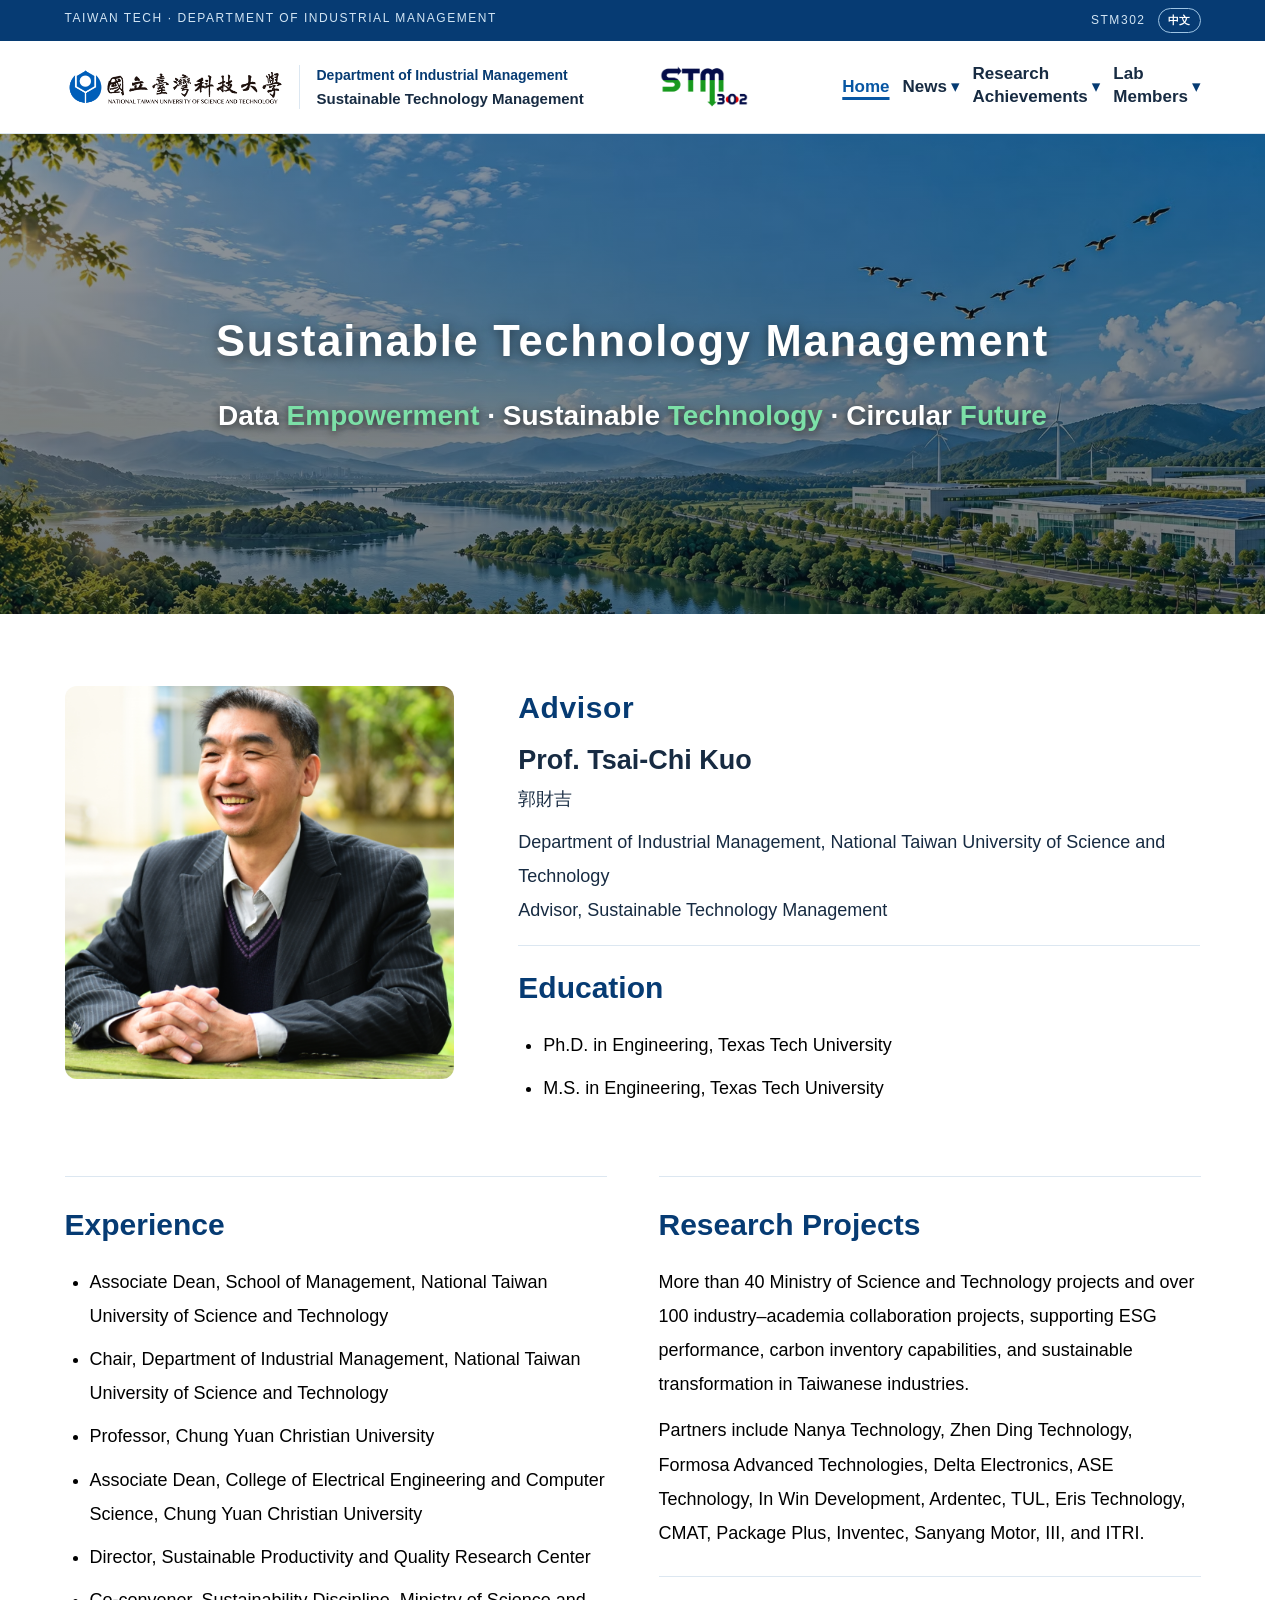
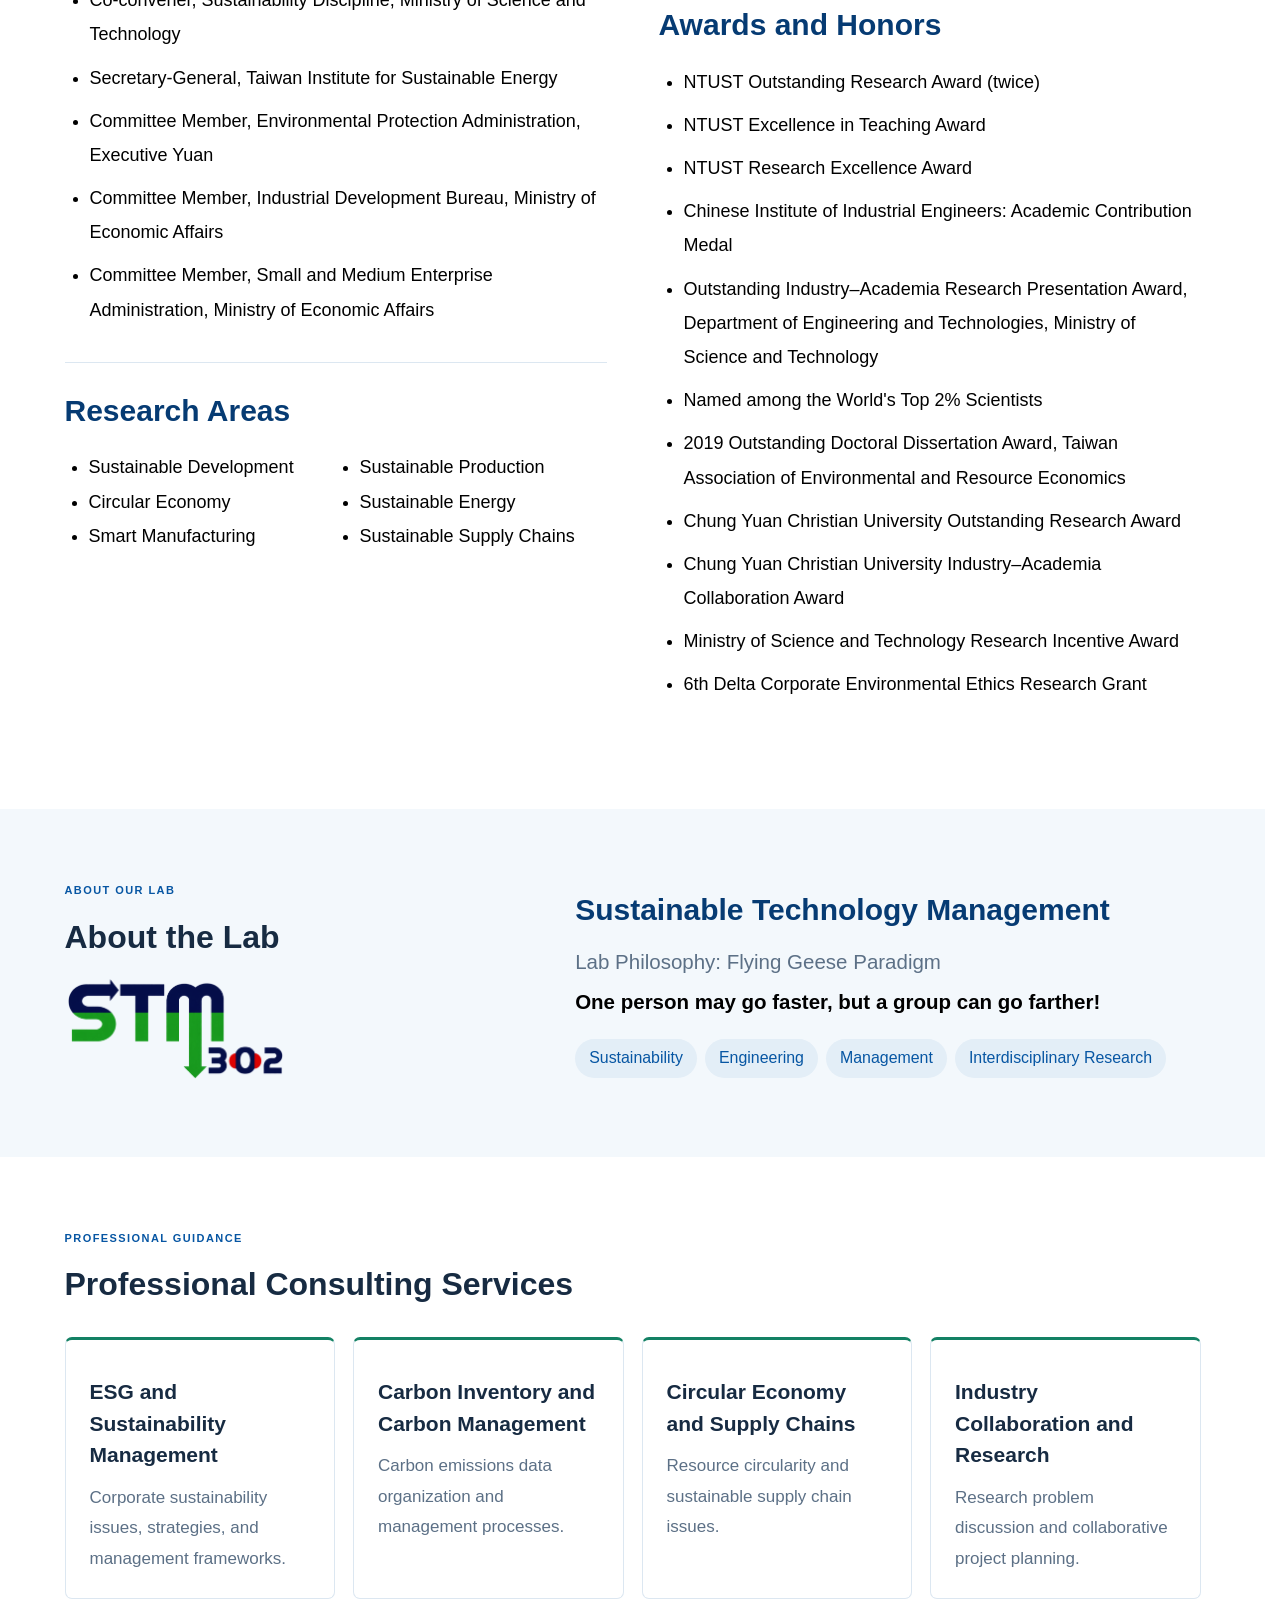
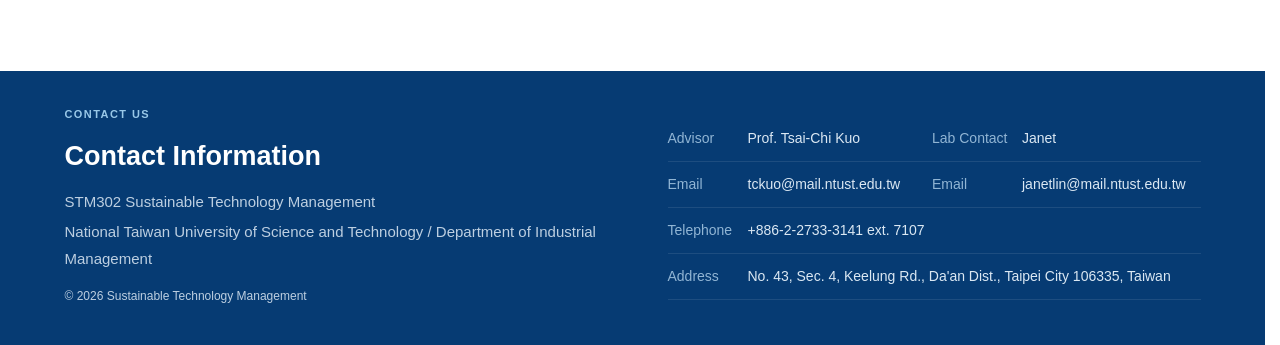
==== commit ec9fdd9c: "Improve English navigation layout and 中文 layout Rename “Research Outputs” to “Research Achievements”" ====
--- a/en/index.html
+++ b/en/index.html
@@ -1,187 +1,166 @@
 <!DOCTYPE html>
 <html lang="en">
-<head>
-  <meta charset="utf-8">
-  <meta name="viewport" content="width=device-width, initial-scale=1">
-  <title>Sustainable Technology Management | STM302</title>
-  <meta name="description"
+  <head>
+    <meta charset="utf-8">
+    <meta name="viewport" content="width=device-width, initial-scale=1">
+    <title>Sustainable Technology Management | STM302</title>
+    <meta name="description"
         content="STM302 Sustainable Technology Management, Department of Industrial Management, National Taiwan University of Science and Technology. Research areas include sustainable development, circular economy, smart manufacturing, sustainable production, sustainable energy, and sustainable supply chains.">
-
-  <link href="../style.css" rel="stylesheet">
-  <script defer src="../script.js"></script>
-<link rel="canonical" href="https://stm302.github.io/ntust-stm302/en/"><link rel="alternate" hreflang="zh-Hant" href="https://stm302.github.io/ntust-stm302/"><link rel="alternate" hreflang="en" href="https://stm302.github.io/ntust-stm302/en/"><link rel="alternate" hreflang="x-default" href="https://stm302.github.io/ntust-stm302/"></head>
-<body>
-  <script>document.documentElement.classList.add('has-js');</script>
-  <a class="skip-link" href="#main">Skip to main content</a>
-
-  <div class="topbar">
-    <div class="wrap">
-      <span>TAIWAN TECH · DEPARTMENT OF INDUSTRIAL MANAGEMENT</span>
-      <div class="topbar-actions"><span>STM302</span><a class="language-switch" href="../index.html" lang="zh-Hant" hreflang="zh-Hant" aria-label="切換至中文版">中文</a></div>
+    <link href="../style.css" rel="stylesheet">
+    <script defer src="../script.js"></script>
+    <link rel="canonical" href="https://stm302.github.io/ntust-stm302/en/">
+    <link rel="alternate" hreflang="zh-Hant" href="https://stm302.github.io/ntust-stm302/">
+    <link rel="alternate" hreflang="en" href="https://stm302.github.io/ntust-stm302/en/">
+    <link rel="alternate" hreflang="x-default" href="https://stm302.github.io/ntust-stm302/">
+  </head>
+  <body>
+    <script>document.documentElement.classList.add('has-js');</script>
+    <a class="skip-link" href="#main">Skip to main content</a>
+    <div class="topbar">
+      <div class="wrap">
+        <span>TAIWAN TECH · DEPARTMENT OF INDUSTRIAL MANAGEMENT</span>
+        <div class="topbar-actions">
+          <span>STM302</span><a class="language-switch" href="../index.html" lang="zh-Hant" hreflang="zh-Hant" aria-label="切換至中文版">中文</a>
+        </div>
+      </div>
     </div>
-  </div>
-
-  <header class="site-header">
-    <div class="wrap nav">
-      <a aria-label="National Taiwan University of Science and Technology home" class="school-logo-link" href="https://www.ntust.edu.tw">
-        <img alt="National Taiwan University of Science and Technology" height="80" src="../assets/ntust-logo.png" width="415">
-      </a>
-      <div class="department">
-        <a class="department-link" href="https://www.im.ntust.edu.tw">Department of Industrial Management</a>
-        <a class="lab-home-link" href="index.html">Sustainable Technology Management</a>
-      </div>
-      <a aria-label="Sustainable Technology Management home" class="header-lab-mark" href="index.html">
-        <img alt="STM302 Sustainable Technology Management" src="../assets/lab-icon.png" width="1774" height="887">
-      </a>
-
-      <button aria-controls="navLinks" aria-expanded="false"
+    <header class="site-header">
+      <div class="wrap nav">
+        <a aria-label="National Taiwan University of Science and Technology home" class="school-logo-link" href="https://www.ntust.edu.tw"><img alt="National Taiwan University of Science and Technology" height="80" src="../assets/ntust-logo.png" width="415"></a>
+        <div class="department">
+          <a class="department-link" href="https://www.im.ntust.edu.tw">Department of Industrial Management</a> <a class="lab-home-link" href="index.html">Sustainable Technology Management</a>
+        </div>
+        <a aria-label="Sustainable Technology Management home" class="header-lab-mark" href="index.html"><img alt="STM302 Sustainable Technology Management" src="../assets/lab-icon.png" width="1774" height="887"></a>
+        <button aria-controls="navLinks" aria-expanded="false"
               aria-label="Open navigation menu" class="menu-toggle">Menu ☰</button>
-
-      <nav aria-label="Main navigation" class="nav-links" id="navLinks">
-        <a aria-current="page" href="index.html">Home</a>
-
-        <div class="nav-members nav-news">
-          <a href="news.html">News</a>
-          <button type="button" class="member-nav-toggle"
+        <nav aria-label="Main navigation" class="nav-links" id="navLinks">
+          <a aria-current="page" href="index.html">Home</a>
+          <div class="nav-members nav-news">
+            <a href="news.html">News</a>
+            <button type="button" class="member-nav-toggle"
                   aria-label="Expand News menu" aria-expanded="false"
                   aria-controls="news-submenu">▾</button>
-          <div class="member-submenu" id="news-submenu">
-            <a href="news.html">Insights</a>
-            <a href="news-media.html">Media Coverage</a>
-          </div>
-        </div>
-
-        <div class="nav-members nav-publications">
-          <a href="publications.html">Research Outputs</a>
-          <button type="button" class="member-nav-toggle"
-                  aria-label="Expand Research Outputs menu" aria-expanded="false"
+            <div class="member-submenu" id="news-submenu">
+              <a href="news.html">Insights</a> <a href="news-media.html">Media Coverage</a>
+            </div>
+          </div>
+          <div class="nav-members nav-publications">
+            <a href="publications.html">Research<br class="desktop-nav-break">Achievements</a>
+            <button type="button" class="member-nav-toggle"
+                  aria-label="Expand Research Achievements menu" aria-expanded="false"
                   aria-controls="publication-submenu">▾</button>
-          <div class="member-submenu" id="publication-submenu">
-            <a href="publications.html#industry-results">Industry Collaboration</a>
-            <a href="publications.html#academic-research">Academic Research</a>
-          </div>
-        </div>
-
-        <div class="nav-members">
-          <a href="members.html">Lab Members</a>
-          <button type="button" class="member-nav-toggle"
+            <div class="member-submenu" id="publication-submenu">
+              <a href="publications.html#industry-results">Industry Collaboration</a> <a href="publications.html#academic-research">Academic Research</a>
+            </div>
+          </div>
+          <div class="nav-members">
+            <a href="members.html">Lab<br class="desktop-nav-break">Members</a>
+            <button type="button" class="member-nav-toggle"
                   aria-label="Expand Members menu" aria-expanded="false"
                   aria-controls="member-submenu">▾</button>
-          <div class="member-submenu" id="member-submenu">
-            <a href="members.html#current-members">Current Members</a>
-            <a href="members.html#alumni-members">Alumni</a>
-          </div>
-        </div>
-      </nav>
-    </div>
-  </header>
-
-  <main id="main">
-    <section aria-labelledby="lab-title" class="hero">
-      <!-- 換底圖：修改此 img 的 src，或以新圖片取代 assets/bg.avif。 -->
-      <img
+            <div class="member-submenu" id="member-submenu">
+              <a href="members.html#current-members">Current Members</a> <a href="members.html#alumni-members">Alumni</a>
+            </div>
+          </div>
+        </nav>
+      </div>
+    </header>
+    <main id="main">
+      <section aria-labelledby="lab-title" class="hero">
+        <!-- 換底圖：修改此 img 的 src，或以新圖片取代 assets/bg.avif。 -->
+        <img
         alt=""
         aria-hidden="true"
         class="hero-background"
         src="../assets/bg.avif"
         fetchpriority="high"
       >
-
-      <div class="wrap hero-centered">
-        <h1 id="lab-title">Sustainable Technology Management</h1>
-        <p class="hero-subtitle"><span class="hero-white">Data</span> <span class="hero-accent">Empowerment</span> · <span class="hero-white">Sustainable</span> <span class="hero-accent">Technology</span> · <span class="hero-white">Circular</span> <span class="hero-accent">Future</span></p>
-      </div>
-    </section>
-
-    <section class="section" id="professor">
-      <div class="wrap profile-grid">
-        <div class="portrait professor-portrait">
-          <img src="../assets/professor.png" alt="Prof. Tsai-Chi Kuo" class="professor-photo">
-        </div>
-
-        <div class="profile-copy">
-          <h2 class="advisor-heading">Advisor</h2>
-          <div class="advisor-identity">
-            <h3>Prof. Tsai-Chi Kuo</h3>
-            <p>郭財吉</p>
-          </div>
-          <p class="lead">Department of Industrial Management, National Taiwan University of Science and Technology<br>Advisor, Sustainable Technology Management</p>
-
-          <section aria-labelledby="education-title" class="profile-block">
-            <h3 id="education-title">Education</h3>
-            <ul>
-              <li>Ph.D. in Engineering, Texas Tech University</li>
-              <li>M.S. in Engineering, Texas Tech University</li>
-            </ul>
-          </section>
-        </div>
-      </div>
-
-      <div class="wrap profile-columns">
-        <div class="profile-column">
-          <section aria-labelledby="experience-title" class="profile-block">
-            <h3 id="experience-title">Experience</h3>
-            <ul>
-              <li>Associate Dean, School of Management, National Taiwan University of Science and Technology</li>
-              <li>Chair, Department of Industrial Management, National Taiwan University of Science and Technology</li>
-              <li>Professor, Chung Yuan Christian University</li>
-              <li>Associate Dean, College of Electrical Engineering and Computer Science, Chung Yuan Christian University</li>
-              <li>Director, Sustainable Productivity and Quality Research Center</li>
-              <li>Co-convener, Sustainability Discipline, Ministry of Science and Technology</li>
-              <li>Secretary-General, Taiwan Institute for Sustainable Energy</li>
-              <li>Committee Member, Environmental Protection Administration, Executive Yuan</li>
-              <li>Committee Member, Industrial Development Bureau, Ministry of Economic Affairs</li>
-              <li>Committee Member, Small and Medium Enterprise Administration, Ministry of Economic Affairs</li>
-            </ul>
-          </section>
-
-          <section aria-labelledby="fields-title" class="profile-block">
-            <h3 id="fields-title">Research Areas</h3>
-            <ul class="research-fields">
-              <li>Sustainable Development</li>
-              <li>Circular Economy</li>
-              <li>Smart Manufacturing</li>
-              <li>Sustainable Production</li>
-              <li>Sustainable Energy</li>
-              <li>Sustainable Supply Chains</li>
-            </ul>
-          </section>
-        </div>
-
-        <div class="profile-column">
-          <section aria-labelledby="projects-title" class="profile-block">
-            <h3 id="projects-title">Research Projects</h3>
-            <p>More than 40 Ministry of Science and Technology projects and over 100 industry–academia collaboration projects, supporting ESG performance, carbon inventory capabilities, and sustainable transformation in Taiwanese industries.</p>
-            <p>Partners include Nanya Technology, Zhen Ding Technology, Formosa Advanced Technologies, Delta Electronics, ASE Technology, In Win Development, Ardentec, TUL, Eris Technology, CMAT, Package Plus, Inventec, Sanyang Motor, III, and ITRI.</p>
-          </section>
-
-          <section aria-labelledby="honors-title" class="profile-block">
-            <h3 id="honors-title">Awards and Honors</h3>
-            <ul>
-              <li>NTUST Outstanding Research Award (twice)</li>
-              <li>NTUST Excellence in Teaching Award</li>
-              <li>NTUST Research Excellence Award</li>
-              <li>Chinese Institute of Industrial Engineers: Academic Contribution Medal</li>
-              <li>Outstanding Industry–Academia Research Presentation Award, Department of Engineering and Technologies, Ministry of Science and Technology</li>
-              <li>Named among the World's Top 2% Scientists</li>
-              <li>2019 Outstanding Doctoral Dissertation Award, Taiwan Association of Environmental and Resource Economics</li>
-              <li>Chung Yuan Christian University Outstanding Research Award</li>
-              <li>Chung Yuan Christian University Industry–Academia Collaboration Award</li>
-              <li>Ministry of Science and Technology Research Incentive Award</li>
-              <li>6th Delta Corporate Environmental Ethics Research Grant</li>
-            </ul>
-          </section>
-        </div>
-      </div>
-    </section>
-
-    <section class="section section-soft" id="about">
-      <div class="wrap about-grid">
-        <div>
-          <span class="eyebrow">ABOUT OUR LAB</span>
-          <h2>About the Lab</h2>
-          <span aria-hidden="true" class="big-lab">
-            <img
+        <div class="wrap hero-centered">
+          <h1 id="lab-title">Sustainable Technology Management</h1>
+          <p class="hero-subtitle"><span class="hero-white">Data</span> <span class="hero-accent">Empowerment</span> · <span class="hero-white">Sustainable</span> <span class="hero-accent">Technology</span> · <span class="hero-white">Circular</span> <span class="hero-accent">Future</span></p>
+        </div>
+      </section>
+      <section class="section" id="professor">
+        <div class="wrap profile-grid">
+          <div class="portrait professor-portrait">
+            <img src="../assets/professor.png" alt="Prof. Tsai-Chi Kuo" class="professor-photo">
+          </div>
+          <div class="profile-copy">
+            <h2 class="advisor-heading">Advisor</h2>
+            <div class="advisor-identity">
+              <h3>Prof. Tsai-Chi Kuo</h3>
+              <p>郭財吉</p>
+            </div>
+            <p class="lead">Department of Industrial Management, National Taiwan University of Science and Technology<br>Advisor, Sustainable Technology Management</p>
+            <section aria-labelledby="education-title" class="profile-block">
+              <h3 id="education-title">Education</h3>
+              <ul>
+                <li>Ph.D. in Engineering, Texas Tech University</li>
+                <li>M.S. in Engineering, Texas Tech University</li>
+              </ul>
+            </section>
+          </div>
+        </div>
+        <div class="wrap profile-columns">
+          <div class="profile-column">
+            <section aria-labelledby="experience-title" class="profile-block">
+              <h3 id="experience-title">Experience</h3>
+              <ul>
+                <li>Associate Dean, School of Management, National Taiwan University of Science and Technology</li>
+                <li>Chair, Department of Industrial Management, National Taiwan University of Science and Technology</li>
+                <li>Professor, Chung Yuan Christian University</li>
+                <li>Associate Dean, College of Electrical Engineering and Computer Science, Chung Yuan Christian University</li>
+                <li>Director, Sustainable Productivity and Quality Research Center</li>
+                <li>Co-convener, Sustainability Discipline, Ministry of Science and Technology</li>
+                <li>Secretary-General, Taiwan Institute for Sustainable Energy</li>
+                <li>Committee Member, Environmental Protection Administration, Executive Yuan</li>
+                <li>Committee Member, Industrial Development Bureau, Ministry of Economic Affairs</li>
+                <li>Committee Member, Small and Medium Enterprise Administration, Ministry of Economic Affairs</li>
+              </ul>
+            </section>
+            <section aria-labelledby="fields-title" class="profile-block">
+              <h3 id="fields-title">Research Areas</h3>
+              <ul class="research-fields">
+                <li>Sustainable Development</li>
+                <li>Circular Economy</li>
+                <li>Smart Manufacturing</li>
+                <li>Sustainable Production</li>
+                <li>Sustainable Energy</li>
+                <li>Sustainable Supply Chains</li>
+              </ul>
+            </section>
+          </div>
+          <div class="profile-column">
+            <section aria-labelledby="projects-title" class="profile-block">
+              <h3 id="projects-title">Research Projects</h3>
+              <p>More than 40 Ministry of Science and Technology projects and over 100 industry–academia collaboration projects, supporting ESG performance, carbon inventory capabilities, and sustainable transformation in Taiwanese industries.</p>
+              <p>Partners include Nanya Technology, Zhen Ding Technology, Formosa Advanced Technologies, Delta Electronics, ASE Technology, In Win Development, Ardentec, TUL, Eris Technology, CMAT, Package Plus, Inventec, Sanyang Motor, III, and ITRI.</p>
+            </section>
+            <section aria-labelledby="honors-title" class="profile-block">
+              <h3 id="honors-title">Awards and Honors</h3>
+              <ul>
+                <li>NTUST Outstanding Research Award (twice)</li>
+                <li>NTUST Excellence in Teaching Award</li>
+                <li>NTUST Research Excellence Award</li>
+                <li>Chinese Institute of Industrial Engineers: Academic Contribution Medal</li>
+                <li>Outstanding Industry–Academia Research Presentation Award, Department of Engineering and Technologies, Ministry of Science and Technology</li>
+                <li>Named among the World's Top 2% Scientists</li>
+                <li>2019 Outstanding Doctoral Dissertation Award, Taiwan Association of Environmental and Resource Economics</li>
+                <li>Chung Yuan Christian University Outstanding Research Award</li>
+                <li>Chung Yuan Christian University Industry–Academia Collaboration Award</li>
+                <li>Ministry of Science and Technology Research Incentive Award</li>
+                <li>6th Delta Corporate Environmental Ethics Research Grant</li>
+              </ul>
+            </section>
+          </div>
+        </div>
+      </section>
+      <section class="section section-soft" id="about">
+        <div class="wrap about-grid">
+          <div>
+            <span class="eyebrow">ABOUT OUR LAB</span>
+            <h2>About the Lab</h2>
+            <span aria-hidden="true" class="big-lab"> <img
               src="../assets/lab-icon.png"
               alt="STM302 Sustainable Technology Management"
               class="lab-icon-about"
@@ -189,96 +168,84 @@
               height="887"
               loading="lazy"
               decoding="async"
-            >
-          </span>
-        </div>
-
-        <div class="about-copy">
-          <p class="lead about-lab-name">Sustainable Technology Management</p>
-          <div class="lab-spirit-group">
-            <p class="lab-spirit">Lab Philosophy: Flying Geese Paradigm</p>
-            <p class="lab-spirit lab-spirit-emphasis">One person may go faster, but a group can go farther!</p>
-          </div>
-          <div class="tags">
-            <span>Sustainability</span>
-            <span>Engineering</span>
-            <span>Management</span>
-            <span>Interdisciplinary Research</span>
-          </div>
-        </div>
+            > </span>
+          </div>
+          <div class="about-copy">
+            <p class="lead about-lab-name">Sustainable Technology Management</p>
+            <div class="lab-spirit-group">
+              <p class="lab-spirit">Lab Philosophy: Flying Geese Paradigm</p>
+              <p class="lab-spirit lab-spirit-emphasis">One person may go faster, but a group can go farther!</p>
+            </div>
+            <div class="tags">
+              <span>Sustainability</span> <span>Engineering</span> <span>Management</span> <span>Interdisciplinary Research</span>
+            </div>
+          </div>
+        </div>
+      </section>
+      <section class="section" id="services">
+        <div class="wrap">
+          <div class="section-heading">
+            <div>
+              <span class="eyebrow">PROFESSIONAL GUIDANCE</span>
+              <h2>Professional Consulting Services</h2>
+            </div>
+          </div>
+          <div class="service-grid">
+            <article>
+              <h3>ESG and Sustainability Management</h3>
+              <p>Corporate sustainability issues, strategies, and management frameworks.</p>
+            </article>
+            <article>
+              <h3>Carbon Inventory and Carbon Management</h3>
+              <p>Carbon emissions data organization and management processes.</p>
+            </article>
+            <article>
+              <h3>Circular Economy and Supply Chains</h3>
+              <p>Resource circularity and sustainable supply chain issues.</p>
+            </article>
+            <article>
+              <h3>Industry Collaboration and Research</h3>
+              <p>Research problem discussion and collaborative project planning.</p>
+            </article>
+          </div>
+        </div>
+      </section>
+    </main>
+    <footer id="contact">
+      <div class="wrap contact-grid restored-contact">
+        <div class="footer-brand">
+          <div class="eyebrow">
+            CONTACT US
+          </div>
+          <h2>Contact Information</h2>
+          <p class="footer-lab-name">STM302 Sustainable Technology Management</p>
+          <p class="footer-school">National Taiwan University of Science and Technology / Department of Industrial Management</p>
+          <p class="footer-copyright">© <span id="year">2026</span> Sustainable Technology Management</p>
+        </div>
+        <dl class="contact-info">
+          <div class="contact-identity">
+            <dt>Advisor</dt>
+            <dd> <a href="https://www.im.ntust.edu.tw/p/412-1014-8023.php?Lang=zh-tw"
+               target="_blank" rel="noopener noreferrer">Prof. Tsai-Chi Kuo</a> </dd>
+            <dt>Lab Contact</dt>
+            <dd>Janet</dd>
+          </div>
+          <div class="contact-mail">
+            <dt>Email</dt>
+            <dd><a href="mailto:tckuo@mail.ntust.edu.tw">tckuo@mail.ntust.edu.tw</a></dd>
+            <dt>Email</dt>
+            <dd><a href="mailto:janetlin@mail.ntust.edu.tw">janetlin@mail.ntust.edu.tw</a></dd>
+          </div>
+          <div>
+            <dt>Telephone</dt>
+            <dd>+886-2-2733-3141 ext. 7107</dd>
+          </div>
+          <div>
+            <dt>Address</dt>
+            <dd>No. 43, Sec. 4, Keelung Rd., Da'an Dist., Taipei City 106335, Taiwan</dd>
+          </div>
+        </dl>
       </div>
-    </section>
-
-    <section class="section" id="services">
-      <div class="wrap">
-        <div class="section-heading">
-          <div>
-            <span class="eyebrow">PROFESSIONAL GUIDANCE</span>
-            <h2>Professional Consulting Services</h2>
-          </div>
-        </div>
-
-        <div class="service-grid">
-          <article>
-            <h3>ESG and Sustainability Management</h3>
-            <p>Corporate sustainability issues, strategies, and management frameworks.</p>
-          </article>
-          <article>
-            <h3>Carbon Inventory and Carbon Management</h3>
-            <p>Carbon emissions data organization and management processes.</p>
-          </article>
-          <article>
-            <h3>Circular Economy and Supply Chains</h3>
-            <p>Resource circularity and sustainable supply chain issues.</p>
-          </article>
-          <article>
-            <h3>Industry Collaboration and Research</h3>
-            <p>Research problem discussion and collaborative project planning.</p>
-          </article>
-        </div>
-      </div>
-    </section>
-  </main>
-
-  <footer id="contact">
-    <div class="wrap contact-grid restored-contact">
-      <div class="footer-brand">
-        <div class="eyebrow">CONTACT US</div>
-        <h2>Contact Information</h2>
-        <p class="footer-lab-name">STM302 Sustainable Technology Management</p>
-        <p class="footer-school">National Taiwan University of Science and Technology / Department of Industrial Management</p>
-        <p class="footer-copyright">© <span id="year">2026</span> Sustainable Technology Management</p>
-      </div>
-
-      <dl class="contact-info">
-        <div class="contact-identity">
-          <dt>Advisor</dt>
-          <dd>
-            <a href="https://www.im.ntust.edu.tw/p/412-1014-8023.php?Lang=zh-tw"
-               target="_blank" rel="noopener noreferrer">Prof. Tsai-Chi Kuo</a>
-          </dd>
-          <dt>Lab Contact</dt>
-          <dd>Janet</dd>
-        </div>
-
-        <div class="contact-mail">
-          <dt>Email</dt>
-          <dd><a href="mailto:tckuo@mail.ntust.edu.tw">tckuo@mail.ntust.edu.tw</a></dd>
-          <dt>Email</dt>
-          <dd><a href="mailto:janetlin@mail.ntust.edu.tw">janetlin@mail.ntust.edu.tw</a></dd>
-        </div>
-
-        <div>
-          <dt>Telephone</dt>
-          <dd>+886-2-2733-3141 ext. 7107</dd>
-        </div>
-
-        <div>
-          <dt>Address</dt>
-          <dd>No. 43, Sec. 4, Keelung Rd., Da'an Dist., Taipei City 106335, Taiwan</dd>
-        </div>
-      </dl>
-    </div>
-  </footer>
-</body>
+    </footer>
+  </body>
 </html>
--- a/style.css
+++ b/style.css
@@ -17,6 +17,7 @@
 html {
   scroll-behavior: smooth;
   scroll-padding-top: 16px;
+  scrollbar-gutter: stable;
 }
 
 body {
@@ -2880,7 +2881,7 @@
   place-items: center;
   width: 96px;
   justify-self: center;
-  transform: translateX(30px);
+  transform: translateX(50px);
 }
 .header-lab-mark img {
   display: block;
@@ -2898,6 +2899,7 @@
   overflow: hidden;
   -webkit-box-orient: vertical;
   -webkit-line-clamp: 3;
+  line-clamp: 3;
 }
 
 .article-section {
@@ -3143,6 +3145,7 @@
   display: inline-flex;
   align-items: center;
   justify-content: center;
+  flex-shrink: 0;
   min-width: 38px;
   min-height: 25px;
   padding: 2px 9px;
@@ -3153,6 +3156,7 @@
   font-weight: 700;
   letter-spacing: .04em;
   line-height: 1;
+  white-space: nowrap;
 }
 
 .language-switch:hover {
@@ -3184,7 +3188,20 @@
 
 html[lang="en"] .site-header .nav-links {
   gap: 13px;
-  font-size: 15px;
+  font-size: 17px;
+}
+
+/* 桌機版導覽項目保持單行，避免中英文被壓成逐字直排。 */
+@media (min-width:951px) {
+  .site-header .nav-links > a,
+  .site-header .nav-members > a {
+    white-space: nowrap;
+  }
+
+  /* 中文版 Icon 留在原有網格欄位內置中，不再覆蓋導覽文字。 */
+  html[lang="zh-Hant"] .header-lab-mark {
+    transform: translateX(76px);
+  }
 }
 
 html[lang="en"] .hero-centered h1 {
@@ -3225,7 +3242,7 @@
 
   html[lang="en"] .site-header .nav-links {
     gap: 9px;
-    font-size: 13px;
+    font-size: 15px;
   }
 }
 
@@ -3274,3 +3291,34 @@
     line-height: 1.3;
   }
 }
+/* 預設不換行，手機版維持單行 */
+.desktop-nav-break {
+  display: none;
+}
+
+/* 英文電腦版長選單 */
+@media (min-width: 951px) {
+  html[lang="en"] .desktop-nav-break {
+    display: block;
+  }
+
+  html[lang="en"] .nav-publications > a,
+  html[lang="en"] .nav-links > .nav-members:last-child > a {
+    display: inline-block;
+    line-height: 1.35;
+    text-align: left;
+
+    /* 預留底線空間，避免選取後位置跳動 */
+    border-bottom: 3px solid transparent;
+    text-decoration: none;
+  }
+  /* 滑鼠移入或目前所在頁面：只在整段文字底部畫一條線 */
+  html[lang="en"] .nav-publications > a:hover,
+  html[lang="en"] .nav-publications > a[aria-current="page"],
+  html[lang="en"] .nav-links > .nav-members:last-child > a:hover,
+  html[lang="en"] .nav-links > .nav-members:last-child > a[aria-current="page"] {
+    color: var(--blue);
+    border-bottom-color: var(--blue);
+    text-decoration: none;
+  }
+}
